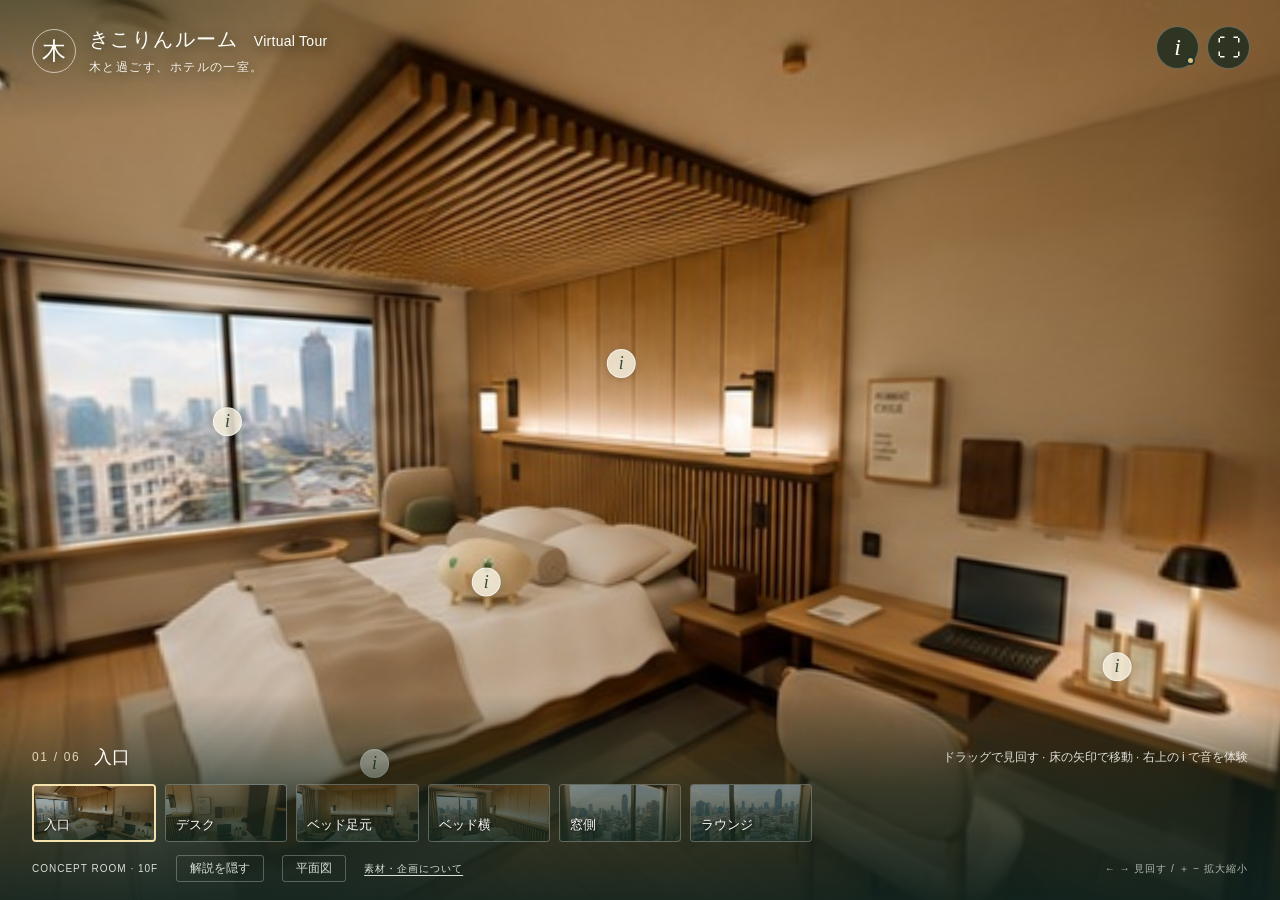
==== index.html @ 53f2f779 "Publish Kikorin room tour with city views and chainsaw audio" ====
<!doctype html>
<html lang="ja">
<head><meta charset="utf-8"><meta name="viewport" content="width=device-width,initial-scale=1,viewport-fit=cover"><meta name="theme-color" content="#20352c"><title>きこりんルーム Virtual Tour</title><meta name="description" content="木を身近に感じるホテルの一室。6つの地点を移動する360°内覧。"><link rel="icon" href="data:image/svg+xml,%3Csvg xmlns=%27http://www.w3.org/2000/svg%27 viewBox=%270 0 40 40%27%3E%3Crect width=%2740%27 height=%2740%27 rx=%2720%27 fill=%27%2320352c%27/%3E%3Ctext x=%2720%27 y=%2729%27 font-size=%2727%27 text-anchor=%27middle%27 fill=%27%23f3e5c4%27%3E木%3C/text%3E%3C/svg%3E"><link rel="stylesheet" href="pannellum.css"><link rel="stylesheet" href="styles.css"></head>
<body>
<main id="panorama" aria-label="きこりんルームの360度内覧"></main>
<header class="masthead"><span class="mark" aria-hidden="true">木</span><div><h1>きこりんルーム <span>Virtual Tour</span></h1><p>木と過ごす、ホテルの一室。</p></div></header>
<div class="top-actions"><button id="alarm-toggle" title="チェーンソーアラームを再生" aria-label="チェーンソーアラームを再生" aria-pressed="false" aria-expanded="false" aria-controls="alarm-panel">i<span class="sound-dot" aria-hidden="true"></span></button><button id="fullscreen" title="全画面" aria-label="全画面">⛶</button></div>
<div id="status" role="status" aria-live="polite">お部屋を読み込んでいます…</div>
<div id="notice" role="status" aria-live="polite" hidden></div>
<aside id="detail" class="detail" hidden aria-labelledby="detail-title"><button id="close-detail" aria-label="説明を閉じる">×</button><p class="eyebrow">ROOM DETAIL</p><h2 id="detail-title"></h2><p id="detail-text"></p></aside>
<aside id="alarm-panel" class="detail alarm-panel" hidden aria-labelledby="alarm-title"><button id="close-alarm" aria-label="音を止めて閉じる">×</button><p class="eyebrow">SOUND OF FORESTRY</p><h2 id="alarm-title">チェーンソーアラーム</h2><p class="alarm-copy">森で働く音を、客室で体験。</p><audio id="chainsaw-audio" controls preload="none" aria-label="チェーンソーのサンプル音"><source src="chainsaw-sample.mp3" type="audio/mpeg"></audio><p id="audio-state" role="status" aria-live="polite">停止中 · サンプル音</p><p class="audio-note">約18秒のサンプル音です。社有林での収録音ではありません。「i」をもう一度押すか、×で停止します。</p><a class="audio-credit" href="https://bigsoundbank.com/chain-saw-s0454.html" target="_blank" rel="noopener noreferrer">音源：Joseph SARDIN / BigSoundBank · CC0</a></aside>
<footer><div class="location"><span id="location-index">01 / 06</span><strong id="location-name">入口</strong><span class="guide">ドラッグで見回す · 床の矢印で移動 · 右上の i で音を体験</span></div><nav id="scenes" aria-label="移動する地点"></nav><div class="bottomline"><span>CONCEPT ROOM · 10F</span><button id="info-toggle" aria-pressed="true">解説を隠す</button><button id="plan-toggle" aria-expanded="false">平面図</button><a href="credits.html" target="_blank" rel="noopener">素材・企画について</a><span class="key-guide">← → 見回す / ＋ − 拡大縮小</span></div></footer>
<aside id="plan" hidden aria-label="カメラ位置の平面図"><button id="close-plan" aria-label="平面図を閉じる">×</button><img src="camera_locations.png" alt="3.6m×5.6mの客室。入口、デスク、ベッド足元、ベッド横、窓側、ラウンジの6地点。"></aside>
<noscript>この内覧にはJavaScriptが必要です。</noscript>
<script src="pannellum.js"></script><script src="app.js"></script>
</body></html>
---- pannellum.css ----
/* Pannellum 2.5.6, https://github.com/mpetroff/pannellum */
.pnlm-container{margin:0;padding:0;overflow:hidden;position:relative;cursor:default;width:100%;height:100%;font-family:Helvetica,"Nimbus Sans L","Liberation Sans",Arial,sans-serif;background:#f4f4f4 url('data:image/svg+xml,%3Csvg%20xmlns%3D%22http%3A%2F%2Fwww.w3.org%2F2000%2Fsvg%22%20width%3D%2267%22%20height%3D%22100%22%20viewBox%3D%220%200%2067%20100%22%3E%0A%3Cpath%20stroke%3D%22%23ccc%22%20fill%3D%22none%22%20d%3D%22M33.5%2C50%2C0%2C63%2C33.5%2C75%2C67%2C63%2C33.5%2C50m-33.5-50%2C67%2C25m-0.5%2C0%2C0%2C75m-66.5-75%2C67-25m-33.5%2C75%2C0%2C25m0-100%2C0%2C50%22%2F%3E%0A%3C%2Fsvg%3E%0A') repeat;-webkit-user-select:none;-khtml-user-select:none;-moz-user-select:none;-o-user-select:none;-ms-user-select:none;user-select:none;outline:0;line-height:1.4;contain:content}.pnlm-container *{box-sizing:content-box}.pnlm-ui{position:absolute;width:100%;height:100%;z-index:1}.pnlm-grab{cursor:grab;cursor:url('data:image/svg+xml,%3Csvg%20xmlns%3D%22http%3A%2F%2Fwww.w3.org%2F2000%2Fsvg%22%20height%3D%2226%22%20width%3D%2226%22%3E%0A%3Cpath%20stroke%3D%22%23000%22%20stroke-width%3D%221px%22%20fill%3D%22%23fff%22%20d%3D%22m15.3%2020.5s6.38-6.73%204.64-8.24-3.47%201.01-3.47%201.01%203.61-5.72%201.41-6.49c-2.2-0.769-3.33%204.36-3.33%204.36s0.873-5.76-1.06-5.76-1.58%205.39-1.58%205.39-0.574-4.59-2.18-4.12c-1.61%200.468-0.572%205.51-0.572%205.51s-1.58-4.89-2.93-3.79c-1.35%201.11%200.258%205.25%200.572%206.62%200.836%202.43%202.03%202.94%202.17%205.55%22%2F%3E%0A%3C%2Fsvg%3E%0A') 12 8,default}.pnlm-grabbing{cursor:grabbing;cursor:url('data:image/svg+xml,%3Csvg%20xmlns%3D%22http%3A%2F%2Fwww.w3.org%2F2000%2Fsvg%22%20height%3D%2226%22%20width%3D%2226%22%3E%0A%3Cpath%20stroke%3D%22%23000%22%20stroke-width%3D%221px%22%20fill%3D%22%23fff%22%20d%3D%22m15.3%2020.5s5.07-5.29%203.77-6.74c-1.31-1.45-2.53%200.14-2.53%200.14s2.74-3.29%200.535-4.06c-2.2-0.769-2.52%201.3-2.52%201.3s0.81-2.13-1.12-2.13-1.52%201.77-1.52%201.77-0.261-1.59-1.87-1.12c-1.61%200.468-0.874%202.17-0.874%202.17s-0.651-1.55-2-0.445c-1.35%201.11-0.68%202.25-0.365%203.62%200.836%202.43%202.03%202.94%202.17%205.55%22%2F%3E%0A%3C%2Fsvg%3E%0A') 12 8,default}.pnlm-sprite{background-image:url('data:image/svg+xml,%3Csvg%20xmlns%3D%22http%3A%2F%2Fwww.w3.org%2F2000%2Fsvg%22%20width%3D%2226%22%20height%3D%22208%22%3E%0A%3Ccircle%20fill-opacity%3D%22.78%22%20cy%3D%22117%22%20cx%3D%2213%22%20r%3D%2211%22%20fill%3D%22%23fff%22%2F%3E%0A%3Ccircle%20fill-opacity%3D%22.78%22%20cy%3D%22143%22%20cx%3D%2213%22%20r%3D%2211%22%20fill%3D%22%23fff%22%2F%3E%0A%3Ccircle%20cy%3D%22169%22%20cx%3D%2213%22%20r%3D%227%22%20fill%3D%22none%22%20stroke%3D%22%23000%22%20stroke-width%3D%222%22%2F%3E%0A%3Ccircle%20cy%3D%22195%22%20cx%3D%2213%22%20r%3D%227%22%20fill%3D%22none%22%20stroke%3D%22%23000%22%20stroke-width%3D%222%22%2F%3E%0A%3Ccircle%20cx%3D%2213%22%20cy%3D%22195%22%20r%3D%222.5%22%2F%3E%0A%3Cpath%20d%3D%22m5%2083v6h2v-4h4v-2zm10%200v2h4v4h2v-6zm-5%205v6h6v-6zm-5%205v6h6v-2h-4v-4zm14%200v4h-4v2h6v-6z%22%2F%3E%0A%3Cpath%20d%3D%22m13%20110a7%207%200%200%200%20-7%207%207%207%200%200%200%207%207%207%207%200%200%200%207%20-7%207%207%200%200%200%20-7%20-7zm-1%203h2v2h-2zm0%203h2v5h-2z%22%2F%3E%0A%3Cpath%20d%3D%22m5%2057v6h2v-4h4v-2zm10%200v2h4v4h2v-6zm-10%2010v6h6v-2h-4v-4zm14%200v4h-4v2h6v-6z%22%2F%3E%0A%3Cpath%20d%3D%22m17%2038v2h-8v-2z%22%2F%3E%0A%3Cpath%20d%3D%22m12%209v3h-3v2h3v3h2v-3h3v-2h-3v-3z%22%2F%3E%0A%3Cpath%20d%3D%22m13%20136-6.125%206.125h4.375v7.875h3.5v-7.875h4.375z%22%2F%3E%0A%3Cpath%20d%3D%22m10.428%20173.33v-5.77l5-2.89v5.77zm1-1.73%203-1.73-3.001-1.74z%22%2F%3E%0A%3C%2Fsvg%3E%0A')}.pnlm-container:-moz-full-screen{height:100%!important;width:100%!important;position:static!important}.pnlm-container:-webkit-full-screen{height:100%!important;width:100%!important;position:static!important}.pnlm-container:-ms-fullscreen{height:100%!important;width:100%!important;position:static!important}.pnlm-container:fullscreen{height:100%!important;width:100%!important;position:static!important}.pnlm-render-container{cursor:inherit;position:absolute;height:100%;width:100%}.pnlm-controls{margin-top:4px;background-color:#fff;border:1px solid #999;border-color:rgba(0,0,0,0.4);border-radius:3px;cursor:pointer;z-index:2;-webkit-transform:translateZ(9999px);transform:translateZ(9999px)}.pnlm-control:hover{background-color:#f8f8f8}.pnlm-controls-container{position:absolute;top:0;left:4px;z-index:1}.pnlm-zoom-controls{width:26px;height:52px}.pnlm-zoom-in{width:100%;height:50%;position:absolute;top:0;border-radius:3px 3px 0 0}.pnlm-zoom-out{width:100%;height:50%;position:absolute;bottom:0;background-position:0 -26px;border-top:1px solid #ddd;border-top-color:rgba(0,0,0,0.10);border-radius:0 0 3px 3px}.pnlm-fullscreen-toggle-button,.pnlm-orientation-button,.pnlm-hot-spot-debug-indicator{width:26px;height:26px}.pnlm-hot-spot-debug-indicator{position:absolute;top:50%;left:50%;width:26px;height:26px;margin:-13px 0 0 -13px;background-color:rgba(255,255,255,0.5);border-radius:13px;display:none}.pnlm-orientation-button-inactive{background-position:0 -156px}.pnlm-orientation-button-active{background-position:0 -182px}.pnlm-fullscreen-toggle-button-inactive{background-position:0 -52px}.pnlm-fullscreen-toggle-button-active{background-position:0 -78px}.pnlm-panorama-info{position:absolute;bottom:4px;background-color:rgba(0,0,0,0.7);border-radius:0 3px 3px 0;padding-right:10px;color:#fff;text-align:left;display:none;z-index:2;-webkit-transform:translateZ(9999px);transform:translateZ(9999px)}.pnlm-title-box{position:relative;font-size:20px;display:table;padding-left:5px;margin-bottom:3px}.pnlm-author-box{position:relative;font-size:12px;display:table;padding-left:5px}.pnlm-load-box{position:absolute;top:50%;left:50%;width:200px;height:150px;margin:-75px 0 0 -100px;background-color:rgba(0,0,0,0.7);border-radius:3px;text-align:center;font-size:20px;display:none;color:#fff}.pnlm-load-box p{margin:20px 0}.pnlm-lbox{position:absolute;top:50%;left:50%;width:20px;height:20px;margin:-10px 0 0 -10px;display:none}.pnlm-loading{animation-duration:1.5s;-webkit-animation-duration:1.5s;animation-name:pnlm-mv;-webkit-animation-name:pnlm-mv;animation-iteration-count:infinite;-webkit-animation-iteration-count:infinite;animation-timing-function:linear;-webkit-animation-timing-function:linear;height:10px;width:10px;background-color:#fff;position:relative}@keyframes pnlm-mv{from{left:0;top:0}25%{left:10px;top:0}50%{left:10px;top:10px}75%{left:0;top:10px}to{left:0;top:0}}@-webkit-keyframes pnlm-mv{from{left:0;top:0}25%{left:10px;top:0}50%{left:10px;top:10px}75%{left:0;top:10px}to{left:0;top:0}}.pnlm-load-button{position:absolute;top:50%;left:50%;width:200px;height:100px;margin:-50px 0 0 -100px;background-color:rgba(0,0,0,.7);border-radius:3px;text-align:center;font-size:20px;display:table;color:#fff;cursor:pointer}.pnlm-load-button:hover{background-color:rgba(0,0,0,.8)}.pnlm-load-button p{display:table-cell;vertical-align:middle}.pnlm-info-box{font-size:15px;position:absolute;top:50%;left:50%;width:200px;height:150px;margin:-75px 0 0 -100px;background-color:#000;border-radius:3px;display:table;text-align:center;color:#fff;table-layout:fixed}.pnlm-info-box a,.pnlm-author-box a{color:#fff;word-wrap:break-word;overflow-wrap:break-word}.pnlm-info-box p{display:table-cell;vertical-align:middle;padding:0 5px 0 5px}.pnlm-error-msg{display:none}.pnlm-about-msg{font-size:11px;line-height:11px;color:#fff;padding:5px 8px 5px 8px;background:rgba(0,0,0,0.7);border-radius:3px;position:absolute;top:50px;left:50px;display:none;opacity:0;-moz-transition:opacity .3s ease-in-out;-webkit-transition:opacity .3s ease-in-out;-o-transition:opacity .3s ease-in-out;-ms-transition:opacity .3s ease-in-out;transition:opacity .3s ease-in-out;z-index:1}.pnlm-about-msg a:link,.pnlm-about-msg a:visited{color:#fff}.pnlm-about-msg a:hover,.pnlm-about-msg a:active{color:#eee}.pnlm-hotspot-base{position:absolute;visibility:hidden;cursor:default;vertical-align:middle;top:0;z-index:1}.pnlm-hotspot{height:26px;width:26px;border-radius:13px}.pnlm-hotspot:hover{background-color:rgba(255,255,255,0.2)}.pnlm-hotspot.pnlm-info{background-position:0 -104px}.pnlm-hotspot.pnlm-scene{background-position:0 -130px}div.pnlm-tooltip span{visibility:hidden;position:absolute;border-radius:3px;background-color:rgba(0,0,0,0.7);color:#fff;text-align:center;max-width:200px;padding:5px 10px;margin-left:-220px;cursor:default}div.pnlm-tooltip:hover span{visibility:visible}div.pnlm-tooltip:hover span:after{content:'';position:absolute;width:0;height:0;border-width:10px;border-style:solid;border-color:rgba(0,0,0,0.7) transparent transparent transparent;bottom:-20px;left:-10px;margin:0 50%}.pnlm-compass{position:absolute;width:50px;height:50px;right:4px;bottom:4px;border-radius:25px;background-image:url('data:image/svg+xml,%3Csvg%20xmlns%3D%22http%3A%2F%2Fwww.w3.org%2F2000%2Fsvg%22%20height%3D%2250%22%20width%3D%2250%22%3E%0A%3Cpath%20d%3D%22m24.5078%206-3.2578%2018h7.5l-3.25781-18h-0.984376zm-3.2578%2020%203.2578%2018h0.9844l3.2578-18h-7.5zm1.19531%200.9941h5.10938l-2.5547%2014.1075-2.5547-14.1075z%22%2F%3E%0A%3C%2Fsvg%3E%0A');cursor:default;display:none}.pnlm-world{position:absolute;left:50%;top:50%}.pnlm-face{position:absolute;-webkit-transform-origin:0 0;transform-origin:0 0}.pnlm-dragfix,.pnlm-preview-img{position:absolute;height:100%;width:100%}.pnlm-preview-img{background-size:cover;background-position:center}.pnlm-lbar{width:150px;margin:0 auto;border:#fff 1px solid;height:6px}.pnlm-lbar-fill{background:#fff;height:100%;width:0}.pnlm-lmsg{font-size:12px}.pnlm-fade-img{position:absolute;top:0;left:0}.pnlm-pointer{cursor:pointer}
---- styles.css ----
:root{color-scheme:dark;font-family:-apple-system,BlinkMacSystemFont,"Hiragino Kaku Gothic ProN","Noto Sans JP",sans-serif;color:#fffef8;background:#24362f;font-synthesis:none}*{box-sizing:border-box}body{margin:0;overflow:hidden}button{font:inherit;color:inherit;cursor:pointer;-webkit-tap-highlight-color:transparent}button:focus-visible,[role=button]:focus-visible{outline:3px solid #fff2ad;outline-offset:4px}#panorama{position:fixed;inset:0;width:100%;height:100dvh}.masthead{position:fixed;top:max(26px,env(safe-area-inset-top));left:32px;display:flex;align-items:center;gap:13px;text-shadow:0 2px 12px #132118aa;pointer-events:none}.masthead:before{content:"";position:absolute;inset:-50px -180px -50px -50px;background:radial-gradient(ellipse at left top,#10281d88,transparent 70%);z-index:-1}.mark{display:grid;place-items:center;border:1px solid #fff9;width:44px;height:44px;border-radius:50%;font-family:serif;font-size:24px}h1{font-size:20px;letter-spacing:.07em;font-weight:500;margin:0}h1 span{font-size:14px;letter-spacing:.02em;display:inline-block;margin-left:8px}.masthead p{margin:6px 0 0;font-size:12px;letter-spacing:.12em;opacity:.9}.top-actions{position:fixed;top:26px;right:30px;display:flex;gap:8px}.top-actions button{width:43px;height:43px;border-radius:50%;background:#17291fc4;border:1px solid #ffffff45;font-size:24px;backdrop-filter:blur(16px)}#info-toggle{font-family:Georgia,serif;font-size:21px}#info-toggle[aria-pressed=false]{opacity:.5}#status{position:fixed;left:50%;top:46%;transform:translate(-50%,-50%);background:#182b24dc;padding:16px 24px;border-radius:6px;font-size:14px;pointer-events:none;transition:opacity .25s}#status[hidden]{display:none}footer{position:fixed;bottom:0;left:0;right:0;padding:50px 32px max(18px,env(safe-area-inset-bottom));background:linear-gradient(transparent,#13261da3 45%,#10231fe8);pointer-events:none}.location{display:flex;align-items:center;gap:14px;margin-bottom:15px}.location>span:first-child{font-size:12px;letter-spacing:.14em;color:#e4d6b8}.location strong{font-size:18px;font-weight:500}.guide{font-size:12px;opacity:.85}.location .guide{margin-left:auto}nav{display:flex;gap:9px;pointer-events:auto;max-width:780px}nav button{position:relative;min-width:90px;flex:1;height:58px;padding:0 10px;border:1px solid #ffffff44;border-radius:4px;background:#23382d66;overflow:hidden;text-align:left;font-size:13px;text-shadow:0 1px 4px #000}nav button img{position:absolute;inset:0;width:100%;height:100%;object-fit:cover;opacity:.48;z-index:0}nav button:after{content:"";position:absolute;inset:0;background:linear-gradient(transparent,#10261dbb)}nav button span{position:relative;z-index:1;display:block;padding-top:23px}nav button[aria-current=true]{border:2px solid #f3e1ae}nav button[aria-current=true] img{opacity:.8}.bottomline{display:flex;align-items:center;gap:18px;margin-top:13px;font-size:10px;letter-spacing:.1em;color:#d8dfd6}.bottomline button{pointer-events:auto;padding:4px 13px;border:1px solid #ffffff44;background:transparent;border-radius:3px;font-size:12px}.key-guide{margin-left:auto;opacity:.8}.detail{position:fixed;right:30px;top:88px;width:310px;max-width:calc(100vw - 40px);padding:24px;background:#f6f3e9f5;color:#263a2e;border-radius:5px;box-shadow:0 6px 34px #0003}.detail h2{font-size:18px;font-weight:500;margin:10px 0 12px}.detail>p:last-child{font-size:14px;line-height:1.9;margin:0}.eyebrow{font-size:10px;letter-spacing:.2em;color:#687564}.detail button,#plan>button{position:absolute;right:6px;top:4px;border:0;background:transparent;color:#253a2d;font-size:27px;width:36px;height:36px}#plan{position:fixed;bottom:180px;left:32px;background:#f8f7f2;padding:14px;border-radius:4px;box-shadow:0 5px 40px #0004;width:300px}#plan img{width:100%;display:block}#plan>button{z-index:1}.pnlm-controls-container{top:90px;left:30px}.pnlm-zoom-controls{display:none}.pnlm-panorama-info{display:none!important}.pnlm-load-box{border-radius:6px;background:#23362be8!important}.pnlm-about-msg{font-size:12px}.tour-move{width:42px;height:42px;border:1.5px solid #fff;border-radius:50%;background:#213b299c;box-shadow:0 2px 12px #0003;transform-origin:center;cursor:pointer}.tour-move:before{content:"";position:absolute;width:11px;height:11px;border-left:3px solid white;border-top:3px solid white;transform:rotate(45deg);left:14px;top:16px}.tour-move:hover{background:#1e4c34e6}.hot-label{position:absolute;white-space:nowrap;left:50%;top:46px;transform:translateX(-50%);padding:5px 9px;background:#13281fdc;border-radius:3px;font-size:12px;pointer-events:none;opacity:0;transition:opacity .2s}.tour-move:hover .hot-label,.tour-move:focus-visible .hot-label{opacity:1}.tour-info{display:grid;place-items:center;width:27px;height:27px;border:1px solid #fff9;border-radius:50%;background:#f4eedcd9;color:#334b37;font:italic 18px Georgia,serif;box-shadow:0 1px 8px #0003;cursor:pointer}.tour-info:before{content:"i"}.hide-info .tour-info{display:none}.pnlm-hotspot-base{z-index:1}#panorama canvas{outline:none}@media(max-width:640px){.masthead{left:17px;top:max(18px,env(safe-area-inset-top));gap:9px}.mark{width:34px;height:34px;font-size:20px}h1{font-size:16px;letter-spacing:.04em}h1 span{display:block;margin:4px 0 0;font-size:11px}.masthead p{display:none}.top-actions{right:14px;top:18px;gap:6px}.top-actions button{width:35px;height:35px;font-size:21px}footer{padding:45px 16px max(12px,env(safe-area-inset-bottom))}.location{gap:11px;margin-bottom:10px}.location strong{font-size:16px}.guide{display:none}nav{overflow-x:auto;gap:6px;scrollbar-width:none;padding-bottom:2px}nav button{min-width:82px;height:54px;font-size:12px}.bottomline{margin-top:9px;font-size:9px;gap:12px}.key-guide{display:none}.bottomline button{margin-left:auto}.detail{right:16px;top:72px;padding:23px;width:290px}#plan{left:16px;bottom:164px;width:250px;max-height:60dvh;overflow:auto}.tour-move{width:38px;height:38px}.tour-move:before{left:12px;top:14px}.hot-label{font-size:11px;top:41px;opacity:1}.tour-info{width:25px;height:25px}#status{width:max-content;max-width:90vw;text-align:center;font-size:13px}.pnlm-controls-container{left:16px;top:76px}}@media(prefers-reduced-motion:reduce){*{transition:none!important}}

#notice{position:fixed;top:80px;left:50%;transform:translateX(-50%);max-width:calc(100vw - 32px);width:max-content;background:#20352cee;color:#fff;padding:14px 18px;border-radius:5px;font-size:13px;line-height:1.7;pointer-events:none}#notice[hidden]{display:none}

/* Web/mobile update: deliberate sound playback and reachable touch controls. */
#alarm-toggle{position:relative;font:italic 24px Georgia,serif}
#alarm-toggle[aria-pressed=true]{background:#e6d9aa;color:#20352c;box-shadow:0 0 0 4px #f4e9bf33}
.sound-dot{position:absolute;right:3px;bottom:3px;width:9px;height:9px;border-radius:50%;background:#e0c27c;border:2px solid #20352c}
#alarm-toggle[aria-pressed=true] .sound-dot{background:#40765b}
.alarm-panel{width:350px;max-height:calc(100dvh - 270px);overflow-y:auto;z-index:5}
.alarm-panel .alarm-copy{font-size:14px;line-height:1.8;margin:0 0 16px}
.alarm-panel audio{display:block;width:100%;height:42px;color-scheme:light}
#audio-state{font-size:12px;color:#476144;margin:12px 0 8px}
.alarm-panel .audio-note{font-size:12px;line-height:1.8;color:#5a6658;margin:0 0 12px}
.audio-credit{font-size:10px;line-height:1.8;color:#4b614e;text-underline-offset:3px}
.bottomline a{pointer-events:auto;color:inherit;text-underline-offset:3px;font-size:10px}
.bottomline #info-toggle{font-family:inherit;font-size:12px}
.tour-audio{background:#e8d8a8;border-color:#fff6d7}
.detail{z-index:5;max-height:calc(100dvh - 260px);overflow:auto}
#plan{z-index:6}
@media(max-width:640px){
 .top-actions{right:12px;top:max(14px,env(safe-area-inset-top));gap:6px}
 .top-actions button{width:44px;height:44px}
 .masthead{max-width:calc(100vw - 125px)}
 .masthead h1{font-size:14px}
 .mark{display:none}
 .detail{top:72px;right:12px;max-width:calc(100vw - 24px);max-height:calc(100dvh - 258px)}
 .alarm-panel{width:330px}
 .tour-info{width:34px;height:34px}
 .tour-info:after{content:"";position:absolute;inset:-5px;border-radius:50%}
 .bottomline{flex-wrap:wrap;gap:4px 10px;margin-top:6px}
 .bottomline button{min-height:36px;margin-left:0;padding:4px 8px}
 .bottomline>span:first-child{font-size:8px}
 .bottomline a{font-size:9px;margin-left:auto}
 .bottomline #info-toggle{font-family:inherit;font-size:11px}
}
@media(max-height:500px) and (orientation:landscape){
 .masthead{top:12px}.masthead p{display:none}
 .top-actions{top:10px}
 footer{padding:16px 18px 6px}.location{margin-bottom:6px}
 nav button{height:40px;min-width:70px}nav button span{padding-top:13px}
 .bottomline{margin-top:4px}.bottomline button{min-height:28px}
 .detail{top:64px;max-height:calc(100dvh - 76px);width:315px}
 #plan{bottom:12px;max-height:calc(100dvh - 76px);overflow:auto}
}
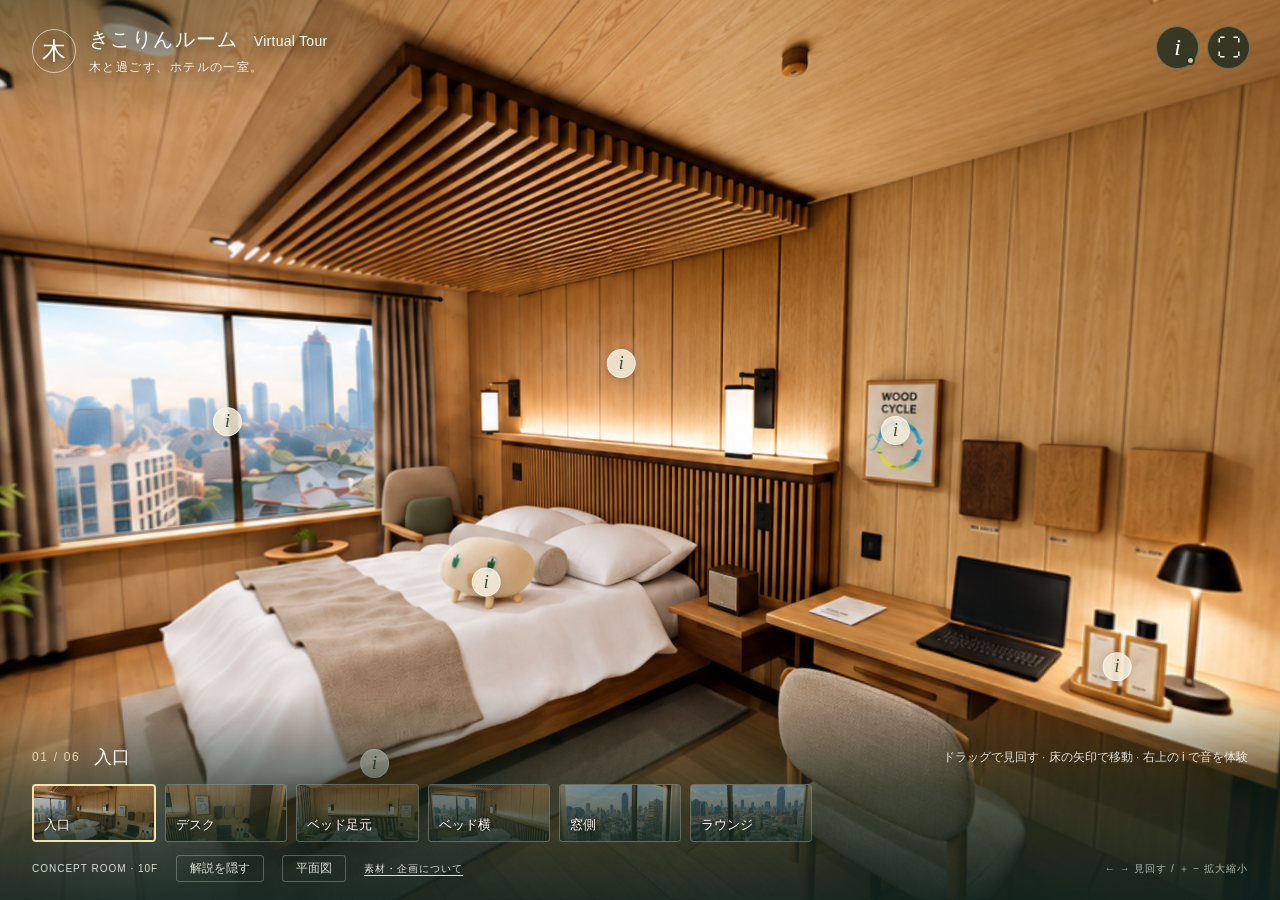
==== commit 17a5818a: "Upgrade room panoramas to 4K wood interiors and add WOOD CYCLE" ====
--- a/index.html
+++ b/index.html
@@ -1,16 +1,17 @@
-<!doctype html>
-<html lang="ja">
-<head><meta charset="utf-8"><meta name="viewport" content="width=device-width,initial-scale=1,viewport-fit=cover"><meta name="theme-color" content="#20352c"><title>きこりんルーム Virtual Tour</title><meta name="description" content="木を身近に感じるホテルの一室。6つの地点を移動する360°内覧。"><link rel="icon" href="data:image/svg+xml,%3Csvg xmlns=%27http://www.w3.org/2000/svg%27 viewBox=%270 0 40 40%27%3E%3Crect width=%2740%27 height=%2740%27 rx=%2720%27 fill=%27%2320352c%27/%3E%3Ctext x=%2720%27 y=%2729%27 font-size=%2727%27 text-anchor=%27middle%27 fill=%27%23f3e5c4%27%3E木%3C/text%3E%3C/svg%3E"><link rel="stylesheet" href="pannellum.css"><link rel="stylesheet" href="styles.css"></head>
-<body>
-<main id="panorama" aria-label="きこりんルームの360度内覧"></main>
-<header class="masthead"><span class="mark" aria-hidden="true">木</span><div><h1>きこりんルーム <span>Virtual Tour</span></h1><p>木と過ごす、ホテルの一室。</p></div></header>
-<div class="top-actions"><button id="alarm-toggle" title="チェーンソーアラームを再生" aria-label="チェーンソーアラームを再生" aria-pressed="false" aria-expanded="false" aria-controls="alarm-panel">i<span class="sound-dot" aria-hidden="true"></span></button><button id="fullscreen" title="全画面" aria-label="全画面">⛶</button></div>
-<div id="status" role="status" aria-live="polite">お部屋を読み込んでいます…</div>
-<div id="notice" role="status" aria-live="polite" hidden></div>
-<aside id="detail" class="detail" hidden aria-labelledby="detail-title"><button id="close-detail" aria-label="説明を閉じる">×</button><p class="eyebrow">ROOM DETAIL</p><h2 id="detail-title"></h2><p id="detail-text"></p></aside>
-<aside id="alarm-panel" class="detail alarm-panel" hidden aria-labelledby="alarm-title"><button id="close-alarm" aria-label="音を止めて閉じる">×</button><p class="eyebrow">SOUND OF FORESTRY</p><h2 id="alarm-title">チェーンソーアラーム</h2><p class="alarm-copy">森で働く音を、客室で体験。</p><audio id="chainsaw-audio" controls preload="none" aria-label="チェーンソーのサンプル音"><source src="chainsaw-sample.mp3" type="audio/mpeg"></audio><p id="audio-state" role="status" aria-live="polite">停止中 · サンプル音</p><p class="audio-note">約18秒のサンプル音です。社有林での収録音ではありません。「i」をもう一度押すか、×で停止します。</p><a class="audio-credit" href="https://bigsoundbank.com/chain-saw-s0454.html" target="_blank" rel="noopener noreferrer">音源：Joseph SARDIN / BigSoundBank · CC0</a></aside>
-<footer><div class="location"><span id="location-index">01 / 06</span><strong id="location-name">入口</strong><span class="guide">ドラッグで見回す · 床の矢印で移動 · 右上の i で音を体験</span></div><nav id="scenes" aria-label="移動する地点"></nav><div class="bottomline"><span>CONCEPT ROOM · 10F</span><button id="info-toggle" aria-pressed="true">解説を隠す</button><button id="plan-toggle" aria-expanded="false">平面図</button><a href="credits.html" target="_blank" rel="noopener">素材・企画について</a><span class="key-guide">← → 見回す / ＋ − 拡大縮小</span></div></footer>
-<aside id="plan" hidden aria-label="カメラ位置の平面図"><button id="close-plan" aria-label="平面図を閉じる">×</button><img src="camera_locations.png" alt="3.6m×5.6mの客室。入口、デスク、ベッド足元、ベッド横、窓側、ラウンジの6地点。"></aside>
-<noscript>この内覧にはJavaScriptが必要です。</noscript>
-<script src="pannellum.js"></script><script src="app.js"></script>
-</body></html>
+<!doctype html>
+<html lang="ja">
+<head><meta charset="utf-8"><meta name="viewport" content="width=device-width,initial-scale=1,viewport-fit=cover"><meta name="theme-color" content="#20352c"><title>きこりんルーム Virtual Tour</title><meta name="description" content="木を身近に感じるホテルの一室。6つの地点を移動する360°内覧。"><link rel="icon" href="data:image/svg+xml,%3Csvg xmlns=%27http://www.w3.org/2000/svg%27 viewBox=%270 0 40 40%27%3E%3Crect width=%2740%27 height=%2740%27 rx=%2720%27 fill=%27%2320352c%27/%3E%3Ctext x=%2720%27 y=%2729%27 font-size=%2727%27 text-anchor=%27middle%27 fill=%27%23f3e5c4%27%3E木%3C/text%3E%3C/svg%3E"><link rel="stylesheet" href="pannellum.css"><link rel="stylesheet" href="styles.css?v=wood4k-20260912"></head>
+<body>
+<main id="panorama" aria-label="きこりんルームの360度内覧"></main>
+<header class="masthead"><span class="mark" aria-hidden="true">木</span><div><h1>きこりんルーム <span>Virtual Tour</span></h1><p>木と過ごす、ホテルの一室。</p></div></header>
+<div class="top-actions"><button id="alarm-toggle" title="チェーンソーアラームを再生" aria-label="チェーンソーアラームを再生" aria-pressed="false" aria-expanded="false" aria-controls="alarm-panel">i<span class="sound-dot" aria-hidden="true"></span></button><button id="fullscreen" title="全画面" aria-label="全画面">⛶</button></div>
+<div id="status" role="status" aria-live="polite">お部屋を読み込んでいます…</div>
+<div id="notice" role="status" aria-live="polite" hidden></div>
+<aside id="detail" class="detail" hidden aria-labelledby="detail-title"><button id="close-detail" aria-label="説明を閉じる">×</button><p class="eyebrow">ROOM DETAIL</p><h2 id="detail-title"></h2><p id="detail-text"></p><figure id="wood-cycle-figure" hidden><button id="open-wood-cycle" class="diagram-open" aria-label="WOOD CYCLEの図を拡大"><img src="assets/wood-cycle-official.png" alt="住友林業のWOOD CYCLE。森林、木材、建築、エネルギーの循環と、CO₂の吸収・排出、炭素の固定を示した公式図。"></button><figcaption>出典：<a href="https://sfc.jp/information/vision/" target="_blank" rel="noopener noreferrer">住友林業「長期ビジョン」</a> · 図を押すと拡大</figcaption></figure></aside>
+<aside id="alarm-panel" class="detail alarm-panel" hidden aria-labelledby="alarm-title"><button id="close-alarm" aria-label="音を止めて閉じる">×</button><p class="eyebrow">SOUND OF FORESTRY</p><h2 id="alarm-title">チェーンソーアラーム</h2><p class="alarm-copy">森で働く音を、客室で体験。</p><audio id="chainsaw-audio" controls preload="none" aria-label="チェーンソーのサンプル音"><source src="chainsaw-sample.mp3" type="audio/mpeg"></audio><p id="audio-state" role="status" aria-live="polite">停止中 · サンプル音</p><p class="audio-note">約18秒のサンプル音です。社有林での収録音ではありません。「i」をもう一度押すか、×で停止します。</p><a class="audio-credit" href="https://bigsoundbank.com/chain-saw-s0454.html" target="_blank" rel="noopener noreferrer">音源：Joseph SARDIN / BigSoundBank · CC0</a></aside>
+<footer><div class="location"><span id="location-index">01 / 06</span><strong id="location-name">入口</strong><span class="guide">ドラッグで見回す · 床の矢印で移動 · 右上の i で音を体験</span></div><nav id="scenes" aria-label="移動する地点"></nav><div class="bottomline"><span>CONCEPT ROOM · 10F</span><button id="info-toggle" aria-pressed="true">解説を隠す</button><button id="plan-toggle" aria-expanded="false">平面図</button><a href="credits.html" target="_blank" rel="noopener">素材・企画について</a><span class="key-guide">← → 見回す / ＋ − 拡大縮小</span></div></footer>
+<aside id="plan" hidden aria-label="カメラ位置の平面図"><button id="close-plan" aria-label="平面図を閉じる">×</button><img src="camera_locations.png" alt="3.6m×5.6mの客室。入口、デスク、ベッド足元、ベッド横、窓側、ラウンジの6地点。"></aside>
+<dialog id="wood-cycle-dialog" aria-labelledby="wood-cycle-title"><button id="close-wood-cycle" aria-label="図の拡大表示を閉じる">×</button><h2 id="wood-cycle-title">WOOD CYCLE</h2><img src="assets/wood-cycle-official.png" alt="住友林業のWOOD CYCLE公式図"><p><a href="assets/wood-cycle-official.png" target="_blank" rel="noopener noreferrer">原寸画像を開く</a> · 出典：<a href="https://sfc.jp/information/vision/" target="_blank" rel="noopener noreferrer">住友林業「長期ビジョン」</a></p></dialog>
+<noscript>この内覧にはJavaScriptが必要です。</noscript>
+<script src="pannellum.js"></script><script src="app.js?v=wood4k-20260912"></script>
+</body></html>
--- a/styles.css
+++ b/styles.css
@@ -1,45 +1,47 @@
-:root{color-scheme:dark;font-family:-apple-system,BlinkMacSystemFont,"Hiragino Kaku Gothic ProN","Noto Sans JP",sans-serif;color:#fffef8;background:#24362f;font-synthesis:none}*{box-sizing:border-box}body{margin:0;overflow:hidden}button{font:inherit;color:inherit;cursor:pointer;-webkit-tap-highlight-color:transparent}button:focus-visible,[role=button]:focus-visible{outline:3px solid #fff2ad;outline-offset:4px}#panorama{position:fixed;inset:0;width:100%;height:100dvh}.masthead{position:fixed;top:max(26px,env(safe-area-inset-top));left:32px;display:flex;align-items:center;gap:13px;text-shadow:0 2px 12px #132118aa;pointer-events:none}.masthead:before{content:"";position:absolute;inset:-50px -180px -50px -50px;background:radial-gradient(ellipse at left top,#10281d88,transparent 70%);z-index:-1}.mark{display:grid;place-items:center;border:1px solid #fff9;width:44px;height:44px;border-radius:50%;font-family:serif;font-size:24px}h1{font-size:20px;letter-spacing:.07em;font-weight:500;margin:0}h1 span{font-size:14px;letter-spacing:.02em;display:inline-block;margin-left:8px}.masthead p{margin:6px 0 0;font-size:12px;letter-spacing:.12em;opacity:.9}.top-actions{position:fixed;top:26px;right:30px;display:flex;gap:8px}.top-actions button{width:43px;height:43px;border-radius:50%;background:#17291fc4;border:1px solid #ffffff45;font-size:24px;backdrop-filter:blur(16px)}#info-toggle{font-family:Georgia,serif;font-size:21px}#info-toggle[aria-pressed=false]{opacity:.5}#status{position:fixed;left:50%;top:46%;transform:translate(-50%,-50%);background:#182b24dc;padding:16px 24px;border-radius:6px;font-size:14px;pointer-events:none;transition:opacity .25s}#status[hidden]{display:none}footer{position:fixed;bottom:0;left:0;right:0;padding:50px 32px max(18px,env(safe-area-inset-bottom));background:linear-gradient(transparent,#13261da3 45%,#10231fe8);pointer-events:none}.location{display:flex;align-items:center;gap:14px;margin-bottom:15px}.location>span:first-child{font-size:12px;letter-spacing:.14em;color:#e4d6b8}.location strong{font-size:18px;font-weight:500}.guide{font-size:12px;opacity:.85}.location .guide{margin-left:auto}nav{display:flex;gap:9px;pointer-events:auto;max-width:780px}nav button{position:relative;min-width:90px;flex:1;height:58px;padding:0 10px;border:1px solid #ffffff44;border-radius:4px;background:#23382d66;overflow:hidden;text-align:left;font-size:13px;text-shadow:0 1px 4px #000}nav button img{position:absolute;inset:0;width:100%;height:100%;object-fit:cover;opacity:.48;z-index:0}nav button:after{content:"";position:absolute;inset:0;background:linear-gradient(transparent,#10261dbb)}nav button span{position:relative;z-index:1;display:block;padding-top:23px}nav button[aria-current=true]{border:2px solid #f3e1ae}nav button[aria-current=true] img{opacity:.8}.bottomline{display:flex;align-items:center;gap:18px;margin-top:13px;font-size:10px;letter-spacing:.1em;color:#d8dfd6}.bottomline button{pointer-events:auto;padding:4px 13px;border:1px solid #ffffff44;background:transparent;border-radius:3px;font-size:12px}.key-guide{margin-left:auto;opacity:.8}.detail{position:fixed;right:30px;top:88px;width:310px;max-width:calc(100vw - 40px);padding:24px;background:#f6f3e9f5;color:#263a2e;border-radius:5px;box-shadow:0 6px 34px #0003}.detail h2{font-size:18px;font-weight:500;margin:10px 0 12px}.detail>p:last-child{font-size:14px;line-height:1.9;margin:0}.eyebrow{font-size:10px;letter-spacing:.2em;color:#687564}.detail button,#plan>button{position:absolute;right:6px;top:4px;border:0;background:transparent;color:#253a2d;font-size:27px;width:36px;height:36px}#plan{position:fixed;bottom:180px;left:32px;background:#f8f7f2;padding:14px;border-radius:4px;box-shadow:0 5px 40px #0004;width:300px}#plan img{width:100%;display:block}#plan>button{z-index:1}.pnlm-controls-container{top:90px;left:30px}.pnlm-zoom-controls{display:none}.pnlm-panorama-info{display:none!important}.pnlm-load-box{border-radius:6px;background:#23362be8!important}.pnlm-about-msg{font-size:12px}.tour-move{width:42px;height:42px;border:1.5px solid #fff;border-radius:50%;background:#213b299c;box-shadow:0 2px 12px #0003;transform-origin:center;cursor:pointer}.tour-move:before{content:"";position:absolute;width:11px;height:11px;border-left:3px solid white;border-top:3px solid white;transform:rotate(45deg);left:14px;top:16px}.tour-move:hover{background:#1e4c34e6}.hot-label{position:absolute;white-space:nowrap;left:50%;top:46px;transform:translateX(-50%);padding:5px 9px;background:#13281fdc;border-radius:3px;font-size:12px;pointer-events:none;opacity:0;transition:opacity .2s}.tour-move:hover .hot-label,.tour-move:focus-visible .hot-label{opacity:1}.tour-info{display:grid;place-items:center;width:27px;height:27px;border:1px solid #fff9;border-radius:50%;background:#f4eedcd9;color:#334b37;font:italic 18px Georgia,serif;box-shadow:0 1px 8px #0003;cursor:pointer}.tour-info:before{content:"i"}.hide-info .tour-info{display:none}.pnlm-hotspot-base{z-index:1}#panorama canvas{outline:none}@media(max-width:640px){.masthead{left:17px;top:max(18px,env(safe-area-inset-top));gap:9px}.mark{width:34px;height:34px;font-size:20px}h1{font-size:16px;letter-spacing:.04em}h1 span{display:block;margin:4px 0 0;font-size:11px}.masthead p{display:none}.top-actions{right:14px;top:18px;gap:6px}.top-actions button{width:35px;height:35px;font-size:21px}footer{padding:45px 16px max(12px,env(safe-area-inset-bottom))}.location{gap:11px;margin-bottom:10px}.location strong{font-size:16px}.guide{display:none}nav{overflow-x:auto;gap:6px;scrollbar-width:none;padding-bottom:2px}nav button{min-width:82px;height:54px;font-size:12px}.bottomline{margin-top:9px;font-size:9px;gap:12px}.key-guide{display:none}.bottomline button{margin-left:auto}.detail{right:16px;top:72px;padding:23px;width:290px}#plan{left:16px;bottom:164px;width:250px;max-height:60dvh;overflow:auto}.tour-move{width:38px;height:38px}.tour-move:before{left:12px;top:14px}.hot-label{font-size:11px;top:41px;opacity:1}.tour-info{width:25px;height:25px}#status{width:max-content;max-width:90vw;text-align:center;font-size:13px}.pnlm-controls-container{left:16px;top:76px}}@media(prefers-reduced-motion:reduce){*{transition:none!important}}
-
-#notice{position:fixed;top:80px;left:50%;transform:translateX(-50%);max-width:calc(100vw - 32px);width:max-content;background:#20352cee;color:#fff;padding:14px 18px;border-radius:5px;font-size:13px;line-height:1.7;pointer-events:none}#notice[hidden]{display:none}
-
-/* Web/mobile update: deliberate sound playback and reachable touch controls. */
-#alarm-toggle{position:relative;font:italic 24px Georgia,serif}
-#alarm-toggle[aria-pressed=true]{background:#e6d9aa;color:#20352c;box-shadow:0 0 0 4px #f4e9bf33}
-.sound-dot{position:absolute;right:3px;bottom:3px;width:9px;height:9px;border-radius:50%;background:#e0c27c;border:2px solid #20352c}
-#alarm-toggle[aria-pressed=true] .sound-dot{background:#40765b}
-.alarm-panel{width:350px;max-height:calc(100dvh - 270px);overflow-y:auto;z-index:5}
-.alarm-panel .alarm-copy{font-size:14px;line-height:1.8;margin:0 0 16px}
-.alarm-panel audio{display:block;width:100%;height:42px;color-scheme:light}
-#audio-state{font-size:12px;color:#476144;margin:12px 0 8px}
-.alarm-panel .audio-note{font-size:12px;line-height:1.8;color:#5a6658;margin:0 0 12px}
-.audio-credit{font-size:10px;line-height:1.8;color:#4b614e;text-underline-offset:3px}
-.bottomline a{pointer-events:auto;color:inherit;text-underline-offset:3px;font-size:10px}
-.bottomline #info-toggle{font-family:inherit;font-size:12px}
-.tour-audio{background:#e8d8a8;border-color:#fff6d7}
-.detail{z-index:5;max-height:calc(100dvh - 260px);overflow:auto}
-#plan{z-index:6}
-@media(max-width:640px){
- .top-actions{right:12px;top:max(14px,env(safe-area-inset-top));gap:6px}
- .top-actions button{width:44px;height:44px}
- .masthead{max-width:calc(100vw - 125px)}
- .masthead h1{font-size:14px}
- .mark{display:none}
- .detail{top:72px;right:12px;max-width:calc(100vw - 24px);max-height:calc(100dvh - 258px)}
- .alarm-panel{width:330px}
- .tour-info{width:34px;height:34px}
- .tour-info:after{content:"";position:absolute;inset:-5px;border-radius:50%}
- .bottomline{flex-wrap:wrap;gap:4px 10px;margin-top:6px}
- .bottomline button{min-height:36px;margin-left:0;padding:4px 8px}
- .bottomline>span:first-child{font-size:8px}
- .bottomline a{font-size:9px;margin-left:auto}
- .bottomline #info-toggle{font-family:inherit;font-size:11px}
-}
-@media(max-height:500px) and (orientation:landscape){
- .masthead{top:12px}.masthead p{display:none}
- .top-actions{top:10px}
- footer{padding:16px 18px 6px}.location{margin-bottom:6px}
- nav button{height:40px;min-width:70px}nav button span{padding-top:13px}
- .bottomline{margin-top:4px}.bottomline button{min-height:28px}
- .detail{top:64px;max-height:calc(100dvh - 76px);width:315px}
- #plan{bottom:12px;max-height:calc(100dvh - 76px);overflow:auto}
-}
+:root{color-scheme:dark;font-family:-apple-system,BlinkMacSystemFont,"Hiragino Kaku Gothic ProN","Noto Sans JP",sans-serif;color:#fffef8;background:#24362f;font-synthesis:none}*{box-sizing:border-box}body{margin:0;overflow:hidden}button{font:inherit;color:inherit;cursor:pointer;-webkit-tap-highlight-color:transparent}button:focus-visible,[role=button]:focus-visible{outline:3px solid #fff2ad;outline-offset:4px}#panorama{position:fixed;inset:0;width:100%;height:100dvh}.masthead{position:fixed;top:max(26px,env(safe-area-inset-top));left:32px;display:flex;align-items:center;gap:13px;text-shadow:0 2px 12px #132118aa;pointer-events:none}.masthead:before{content:"";position:absolute;inset:-50px -180px -50px -50px;background:radial-gradient(ellipse at left top,#10281d88,transparent 70%);z-index:-1}.mark{display:grid;place-items:center;border:1px solid #fff9;width:44px;height:44px;border-radius:50%;font-family:serif;font-size:24px}h1{font-size:20px;letter-spacing:.07em;font-weight:500;margin:0}h1 span{font-size:14px;letter-spacing:.02em;display:inline-block;margin-left:8px}.masthead p{margin:6px 0 0;font-size:12px;letter-spacing:.12em;opacity:.9}.top-actions{position:fixed;top:26px;right:30px;display:flex;gap:8px}.top-actions button{width:43px;height:43px;border-radius:50%;background:#17291fc4;border:1px solid #ffffff45;font-size:24px;backdrop-filter:blur(16px)}#info-toggle{font-family:Georgia,serif;font-size:21px}#info-toggle[aria-pressed=false]{opacity:.5}#status{position:fixed;left:50%;top:46%;transform:translate(-50%,-50%);background:#182b24dc;padding:16px 24px;border-radius:6px;font-size:14px;pointer-events:none;transition:opacity .25s}#status[hidden]{display:none}footer{position:fixed;bottom:0;left:0;right:0;padding:50px 32px max(18px,env(safe-area-inset-bottom));background:linear-gradient(transparent,#13261da3 45%,#10231fe8);pointer-events:none}.location{display:flex;align-items:center;gap:14px;margin-bottom:15px}.location>span:first-child{font-size:12px;letter-spacing:.14em;color:#e4d6b8}.location strong{font-size:18px;font-weight:500}.guide{font-size:12px;opacity:.85}.location .guide{margin-left:auto}nav{display:flex;gap:9px;pointer-events:auto;max-width:780px}nav button{position:relative;min-width:90px;flex:1;height:58px;padding:0 10px;border:1px solid #ffffff44;border-radius:4px;background:#23382d66;overflow:hidden;text-align:left;font-size:13px;text-shadow:0 1px 4px #000}nav button img{position:absolute;inset:0;width:100%;height:100%;object-fit:cover;opacity:.48;z-index:0}nav button:after{content:"";position:absolute;inset:0;background:linear-gradient(transparent,#10261dbb)}nav button span{position:relative;z-index:1;display:block;padding-top:23px}nav button[aria-current=true]{border:2px solid #f3e1ae}nav button[aria-current=true] img{opacity:.8}.bottomline{display:flex;align-items:center;gap:18px;margin-top:13px;font-size:10px;letter-spacing:.1em;color:#d8dfd6}.bottomline button{pointer-events:auto;padding:4px 13px;border:1px solid #ffffff44;background:transparent;border-radius:3px;font-size:12px}.key-guide{margin-left:auto;opacity:.8}.detail{position:fixed;right:30px;top:88px;width:310px;max-width:calc(100vw - 40px);padding:24px;background:#f6f3e9f5;color:#263a2e;border-radius:5px;box-shadow:0 6px 34px #0003}.detail h2{font-size:18px;font-weight:500;margin:10px 0 12px}.detail>p:last-child{font-size:14px;line-height:1.9;margin:0}.eyebrow{font-size:10px;letter-spacing:.2em;color:#687564}.detail button,#plan>button{position:absolute;right:6px;top:4px;border:0;background:transparent;color:#253a2d;font-size:27px;width:36px;height:36px}#plan{position:fixed;bottom:180px;left:32px;background:#f8f7f2;padding:14px;border-radius:4px;box-shadow:0 5px 40px #0004;width:300px}#plan img{width:100%;display:block}#plan>button{z-index:1}.pnlm-controls-container{top:90px;left:30px}.pnlm-zoom-controls{display:none}.pnlm-panorama-info{display:none!important}.pnlm-load-box{border-radius:6px;background:#23362be8!important}.pnlm-about-msg{font-size:12px}.tour-move{width:42px;height:42px;border:1.5px solid #fff;border-radius:50%;background:#213b299c;box-shadow:0 2px 12px #0003;transform-origin:center;cursor:pointer}.tour-move:before{content:"";position:absolute;width:11px;height:11px;border-left:3px solid white;border-top:3px solid white;transform:rotate(45deg);left:14px;top:16px}.tour-move:hover{background:#1e4c34e6}.hot-label{position:absolute;white-space:nowrap;left:50%;top:46px;transform:translateX(-50%);padding:5px 9px;background:#13281fdc;border-radius:3px;font-size:12px;pointer-events:none;opacity:0;transition:opacity .2s}.tour-move:hover .hot-label,.tour-move:focus-visible .hot-label{opacity:1}.tour-info{display:grid;place-items:center;width:27px;height:27px;border:1px solid #fff9;border-radius:50%;background:#f4eedcd9;color:#334b37;font:italic 18px Georgia,serif;box-shadow:0 1px 8px #0003;cursor:pointer}.tour-info:before{content:"i"}.hide-info .tour-info{display:none}.pnlm-hotspot-base{z-index:1}#panorama canvas{outline:none}@media(max-width:640px){.masthead{left:17px;top:max(18px,env(safe-area-inset-top));gap:9px}.mark{width:34px;height:34px;font-size:20px}h1{font-size:16px;letter-spacing:.04em}h1 span{display:block;margin:4px 0 0;font-size:11px}.masthead p{display:none}.top-actions{right:14px;top:18px;gap:6px}.top-actions button{width:35px;height:35px;font-size:21px}footer{padding:45px 16px max(12px,env(safe-area-inset-bottom))}.location{gap:11px;margin-bottom:10px}.location strong{font-size:16px}.guide{display:none}nav{overflow-x:auto;gap:6px;scrollbar-width:none;padding-bottom:2px}nav button{min-width:82px;height:54px;font-size:12px}.bottomline{margin-top:9px;font-size:9px;gap:12px}.key-guide{display:none}.bottomline button{margin-left:auto}.detail{right:16px;top:72px;padding:23px;width:290px}#plan{left:16px;bottom:164px;width:250px;max-height:60dvh;overflow:auto}.tour-move{width:38px;height:38px}.tour-move:before{left:12px;top:14px}.hot-label{font-size:11px;top:41px;opacity:1}.tour-info{width:25px;height:25px}#status{width:max-content;max-width:90vw;text-align:center;font-size:13px}.pnlm-controls-container{left:16px;top:76px}}@media(prefers-reduced-motion:reduce){*{transition:none!important}}
+
+#notice{position:fixed;top:80px;left:50%;transform:translateX(-50%);max-width:calc(100vw - 32px);width:max-content;background:#20352cee;color:#fff;padding:14px 18px;border-radius:5px;font-size:13px;line-height:1.7;pointer-events:none}#notice[hidden]{display:none}
+
+/* Web/mobile update: deliberate sound playback and reachable touch controls. */
+#alarm-toggle{position:relative;font:italic 24px Georgia,serif}
+#alarm-toggle[aria-pressed=true]{background:#e6d9aa;color:#20352c;box-shadow:0 0 0 4px #f4e9bf33}
+.sound-dot{position:absolute;right:3px;bottom:3px;width:9px;height:9px;border-radius:50%;background:#e0c27c;border:2px solid #20352c}
+#alarm-toggle[aria-pressed=true] .sound-dot{background:#40765b}
+.alarm-panel{width:350px;max-height:calc(100dvh - 270px);overflow-y:auto;z-index:5}
+.alarm-panel .alarm-copy{font-size:14px;line-height:1.8;margin:0 0 16px}
+.alarm-panel audio{display:block;width:100%;height:42px;color-scheme:light}
+#audio-state{font-size:12px;color:#476144;margin:12px 0 8px}
+.alarm-panel .audio-note{font-size:12px;line-height:1.8;color:#5a6658;margin:0 0 12px}
+.audio-credit{font-size:10px;line-height:1.8;color:#4b614e;text-underline-offset:3px}
+.bottomline a{pointer-events:auto;color:inherit;text-underline-offset:3px;font-size:10px}
+.bottomline #info-toggle{font-family:inherit;font-size:12px}
+.tour-audio{background:#e8d8a8;border-color:#fff6d7}
+.detail{z-index:5;max-height:calc(100dvh - 260px);overflow:auto}
+#plan{z-index:6}
+@media(max-width:640px){
+ .top-actions{right:12px;top:max(14px,env(safe-area-inset-top));gap:6px}
+ .top-actions button{width:44px;height:44px}
+ .masthead{max-width:calc(100vw - 125px)}
+ .masthead h1{font-size:14px}
+ .mark{display:none}
+ .detail{top:72px;right:12px;max-width:calc(100vw - 24px);max-height:calc(100dvh - 258px)}
+ .alarm-panel{width:330px}
+ .tour-info{width:34px;height:34px}
+ .tour-info:after{content:"";position:absolute;inset:-5px;border-radius:50%}
+ .bottomline{flex-wrap:wrap;gap:4px 10px;margin-top:6px}
+ .bottomline button{min-height:36px;margin-left:0;padding:4px 8px}
+ .bottomline>span:first-child{font-size:8px}
+ .bottomline a{font-size:9px;margin-left:auto}
+ .bottomline #info-toggle{font-family:inherit;font-size:11px}
+}
+@media(max-height:500px) and (orientation:landscape){
+ .masthead{top:12px}.masthead p{display:none}
+ .top-actions{top:10px}
+ footer{padding:16px 18px 6px}.location{margin-bottom:6px}
+ nav button{height:40px;min-width:70px}nav button span{padding-top:13px}
+ .bottomline{margin-top:4px}.bottomline button{min-height:28px}
+ .detail{top:64px;max-height:calc(100dvh - 76px);width:315px}
+ #plan{bottom:12px;max-height:calc(100dvh - 76px);overflow:auto}
+}
+
+.detail{z-index:6;max-height:calc(100dvh - 110px);overflow:auto}.detail.with-diagram{width:520px}.detail #detail-text{font-size:14px;line-height:1.85;margin:0}#wood-cycle-figure{margin:18px 0 0}#wood-cycle-figure[hidden]{display:none}.detail .diagram-open{position:static;height:auto;right:auto;top:auto;padding:8px;background:white;border:1px solid #d6ddd6;border-radius:4px;display:block;width:100%}.diagram-open img{display:block;width:100%;height:auto}#wood-cycle-figure figcaption{font-size:11px;line-height:1.7;color:#55655a;margin-top:8px}#wood-cycle-figure a,#wood-cycle-dialog a{color:#315d45}#wood-cycle-dialog{position:fixed;inset:0;width:min(1100px,calc(100vw - 32px));max-height:calc(100dvh - 32px);padding:24px;border:0;border-radius:8px;background:#fff;color:#20352c;overflow:auto}#wood-cycle-dialog::backdrop{background:#10231dd9}#wood-cycle-dialog h2{margin:0 40px 12px 0;font-size:19px;font-weight:500}#wood-cycle-dialog img{display:block;width:100%;max-height:calc(100dvh - 160px);object-fit:contain}#wood-cycle-dialog p{font-size:12px;margin:12px 0 0}#close-wood-cycle{position:absolute;right:12px;top:8px;width:40px;height:40px;border:0;background:transparent;color:#20352c;font-size:30px}@media(max-width:640px){.detail.with-diagram{width:calc(100vw - 32px);max-width:none;max-height:calc(100dvh - 90px)}#wood-cycle-dialog{padding:18px}.detail .diagram-open{padding:5px}}
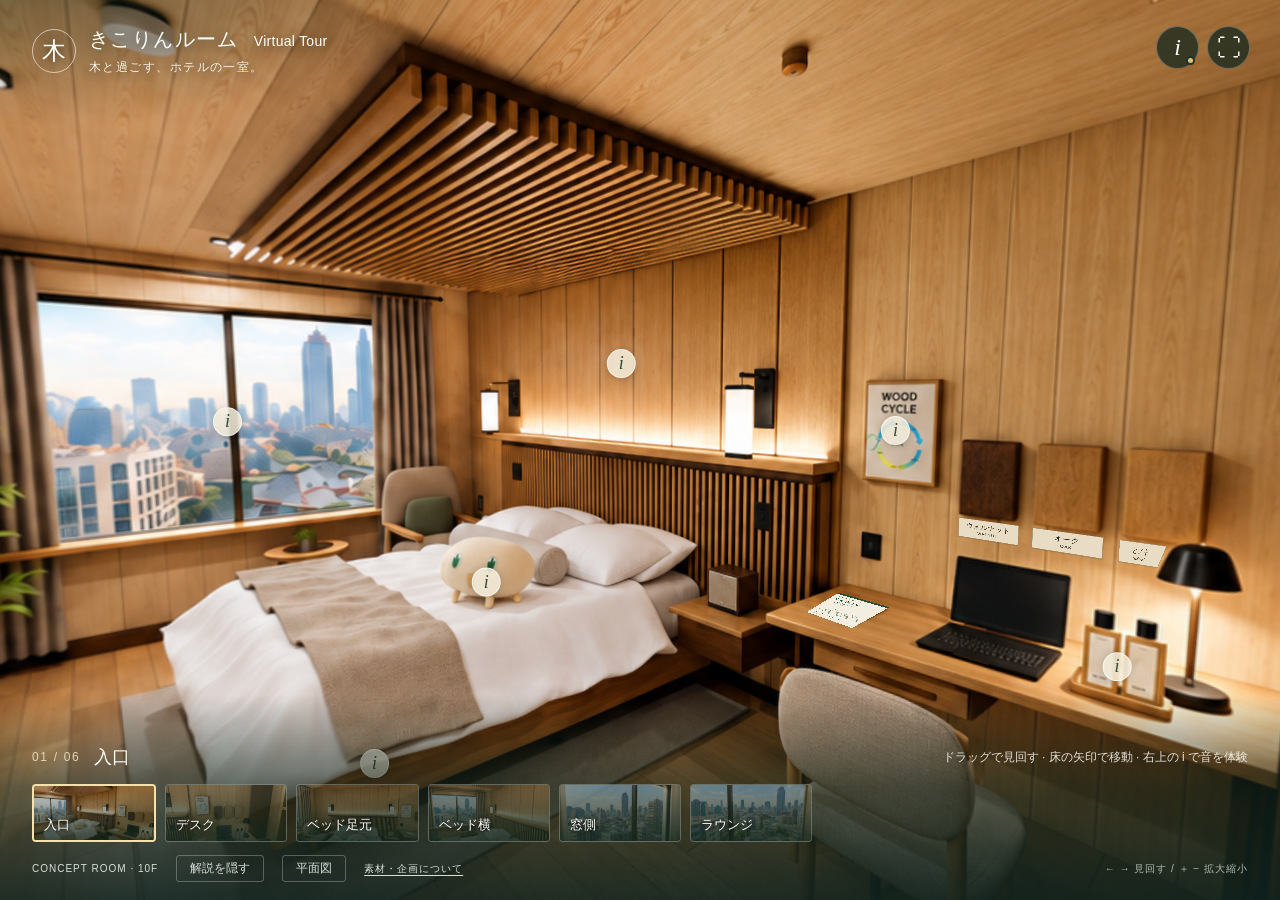
==== commit 774b3eda: "Add readable wood labels and interactive desk brochure" ====
--- a/index.html
+++ b/index.html
@@ -1,6 +1,6 @@
 <!doctype html>
 <html lang="ja">
-<head><meta charset="utf-8"><meta name="viewport" content="width=device-width,initial-scale=1,viewport-fit=cover"><meta name="theme-color" content="#20352c"><title>きこりんルーム Virtual Tour</title><meta name="description" content="木を身近に感じるホテルの一室。6つの地点を移動する360°内覧。"><link rel="icon" href="data:image/svg+xml,%3Csvg xmlns=%27http://www.w3.org/2000/svg%27 viewBox=%270 0 40 40%27%3E%3Crect width=%2740%27 height=%2740%27 rx=%2720%27 fill=%27%2320352c%27/%3E%3Ctext x=%2720%27 y=%2729%27 font-size=%2727%27 text-anchor=%27middle%27 fill=%27%23f3e5c4%27%3E木%3C/text%3E%3C/svg%3E"><link rel="stylesheet" href="pannellum.css"><link rel="stylesheet" href="styles.css?v=wood4k-20260912"></head>
+<head><meta charset="utf-8"><meta name="viewport" content="width=device-width,initial-scale=1,viewport-fit=cover"><meta name="theme-color" content="#20352c"><title>きこりんルーム Virtual Tour</title><meta name="description" content="木を身近に感じるホテルの一室。6つの地点を移動する360°内覧。"><link rel="icon" href="data:image/svg+xml,%3Csvg xmlns=%27http://www.w3.org/2000/svg%27 viewBox=%270 0 40 40%27%3E%3Crect width=%2740%27 height=%2740%27 rx=%2720%27 fill=%27%2320352c%27/%3E%3Ctext x=%2720%27 y=%2729%27 font-size=%2727%27 text-anchor=%27middle%27 fill=%27%23f3e5c4%27%3E木%3C/text%3E%3C/svg%3E"><link rel="stylesheet" href="pannellum.css"><link rel="stylesheet" href="styles.css?v=brochure-20260912"></head>
 <body>
 <main id="panorama" aria-label="きこりんルームの360度内覧"></main>
 <header class="masthead"><span class="mark" aria-hidden="true">木</span><div><h1>きこりんルーム <span>Virtual Tour</span></h1><p>木と過ごす、ホテルの一室。</p></div></header>
@@ -12,6 +12,7 @@
 <footer><div class="location"><span id="location-index">01 / 06</span><strong id="location-name">入口</strong><span class="guide">ドラッグで見回す · 床の矢印で移動 · 右上の i で音を体験</span></div><nav id="scenes" aria-label="移動する地点"></nav><div class="bottomline"><span>CONCEPT ROOM · 10F</span><button id="info-toggle" aria-pressed="true">解説を隠す</button><button id="plan-toggle" aria-expanded="false">平面図</button><a href="credits.html" target="_blank" rel="noopener">素材・企画について</a><span class="key-guide">← → 見回す / ＋ − 拡大縮小</span></div></footer>
 <aside id="plan" hidden aria-label="カメラ位置の平面図"><button id="close-plan" aria-label="平面図を閉じる">×</button><img src="camera_locations.png" alt="3.6m×5.6mの客室。入口、デスク、ベッド足元、ベッド横、窓側、ラウンジの6地点。"></aside>
 <dialog id="wood-cycle-dialog" aria-labelledby="wood-cycle-title"><button id="close-wood-cycle" aria-label="図の拡大表示を閉じる">×</button><h2 id="wood-cycle-title">WOOD CYCLE</h2><img src="assets/wood-cycle-official.png" alt="住友林業のWOOD CYCLE公式図"><p><a href="assets/wood-cycle-official.png" target="_blank" rel="noopener noreferrer">原寸画像を開く</a> · 出典：<a href="https://sfc.jp/information/vision/" target="_blank" rel="noopener noreferrer">住友林業「長期ビジョン」</a></p></dialog>
+<dialog id="brochure-dialog" aria-labelledby="brochure-title"><div class="brochure-toolbar"><h2 id="brochure-title">木と過ごす。｜客室ガイド</h2><a href="brochure.html" target="_blank" rel="noopener noreferrer">別画面で読む</a><button id="close-brochure" aria-label="パンフレットを閉じる">×</button></div><iframe id="brochure-frame" title="住友林業の取り組みと木質空間の効果を紹介するパンフレット"></iframe></dialog>
 <noscript>この内覧にはJavaScriptが必要です。</noscript>
-<script src="pannellum.js"></script><script src="app.js?v=wood4k-20260912"></script>
+<script src="pannellum.js"></script><script src="surface-overlays.js?v=brochure-20260912"></script><script src="app.js?v=brochure-20260912"></script>
 </body></html>
--- a/styles.css
+++ b/styles.css
@@ -45,3 +45,21 @@
 }
 
 .detail{z-index:6;max-height:calc(100dvh - 110px);overflow:auto}.detail.with-diagram{width:520px}.detail #detail-text{font-size:14px;line-height:1.85;margin:0}#wood-cycle-figure{margin:18px 0 0}#wood-cycle-figure[hidden]{display:none}.detail .diagram-open{position:static;height:auto;right:auto;top:auto;padding:8px;background:white;border:1px solid #d6ddd6;border-radius:4px;display:block;width:100%}.diagram-open img{display:block;width:100%;height:auto}#wood-cycle-figure figcaption{font-size:11px;line-height:1.7;color:#55655a;margin-top:8px}#wood-cycle-figure a,#wood-cycle-dialog a{color:#315d45}#wood-cycle-dialog{position:fixed;inset:0;width:min(1100px,calc(100vw - 32px));max-height:calc(100dvh - 32px);padding:24px;border:0;border-radius:8px;background:#fff;color:#20352c;overflow:auto}#wood-cycle-dialog::backdrop{background:#10231dd9}#wood-cycle-dialog h2{margin:0 40px 12px 0;font-size:19px;font-weight:500}#wood-cycle-dialog img{display:block;width:100%;max-height:calc(100dvh - 160px);object-fit:contain}#wood-cycle-dialog p{font-size:12px;margin:12px 0 0}#close-wood-cycle{position:absolute;right:12px;top:8px;width:40px;height:40px;border:0;background:transparent;color:#20352c;font-size:30px}@media(max-width:640px){.detail.with-diagram{width:calc(100vw - 32px);max-width:none;max-height:calc(100dvh - 90px)}#wood-cycle-dialog{padding:18px}.detail .diagram-open{padding:5px}}
+
+/* Labels and print artwork remain live type, anchored to the room perspective. */
+#room-surfaces{position:absolute;inset:0;overflow:hidden;pointer-events:none;z-index:2}
+.room-surface{position:absolute;left:0;top:0;transform-origin:0 0;backface-visibility:hidden;margin:0;padding:0;border:0}
+.room-surface[hidden]{display:none}
+.wood-nameplate{background:#e8ddc4;color:#302c21;border:2px solid #aa9876;box-shadow:0 3px 5px #33200e35;display:flex;flex-direction:column;align-items:center;justify-content:center;gap:5px;font-family:"Hiragino Kaku Gothic ProN","Yu Gothic",sans-serif}
+.wood-nameplate strong{font-size:29px;font-weight:600;line-height:1.15;white-space:nowrap}
+.wood-nameplate span{font:17px/1.1 Arial,sans-serif;letter-spacing:2px}
+.room-brochure{pointer-events:auto;background:#f3eedf;box-shadow:0 3px 6px #3e2a1740;cursor:pointer;border-radius:0}
+.room-brochure img{display:block;width:100%;height:100%}
+.room-brochure:focus-visible{outline:6px solid #e7ce89;outline-offset:4px}
+#brochure-dialog{padding:0;border:0;border-radius:8px;width:min(1050px,calc(100vw - 24px));height:calc(100dvh - 32px);max-width:none;max-height:none;background:#e8e4d7;overflow:hidden;color:#243c30}
+#brochure-dialog::backdrop{background:#10231ddb}
+.brochure-toolbar{height:56px;padding:0 18px;display:flex;align-items:center;gap:18px;border-bottom:1px solid #cbd0c3;background:#f8f5eb}
+.brochure-toolbar h2{font-size:14px;margin:0;font-weight:500}.brochure-toolbar a{font-size:12px;color:#335f47;margin-left:auto}
+#close-brochure{border:0;background:none;color:#243c30;font-size:30px;width:44px;height:44px}
+#brochure-frame{display:block;border:0;width:100%;height:calc(100% - 56px);background:#f9f6ec}
+@media(max-width:640px){#brochure-dialog{height:calc(100dvh - 16px);width:calc(100vw - 16px)}.brochure-toolbar{padding:0 8px;gap:8px}.brochure-toolbar h2{font-size:12px}.brochure-toolbar a{font-size:11px}}
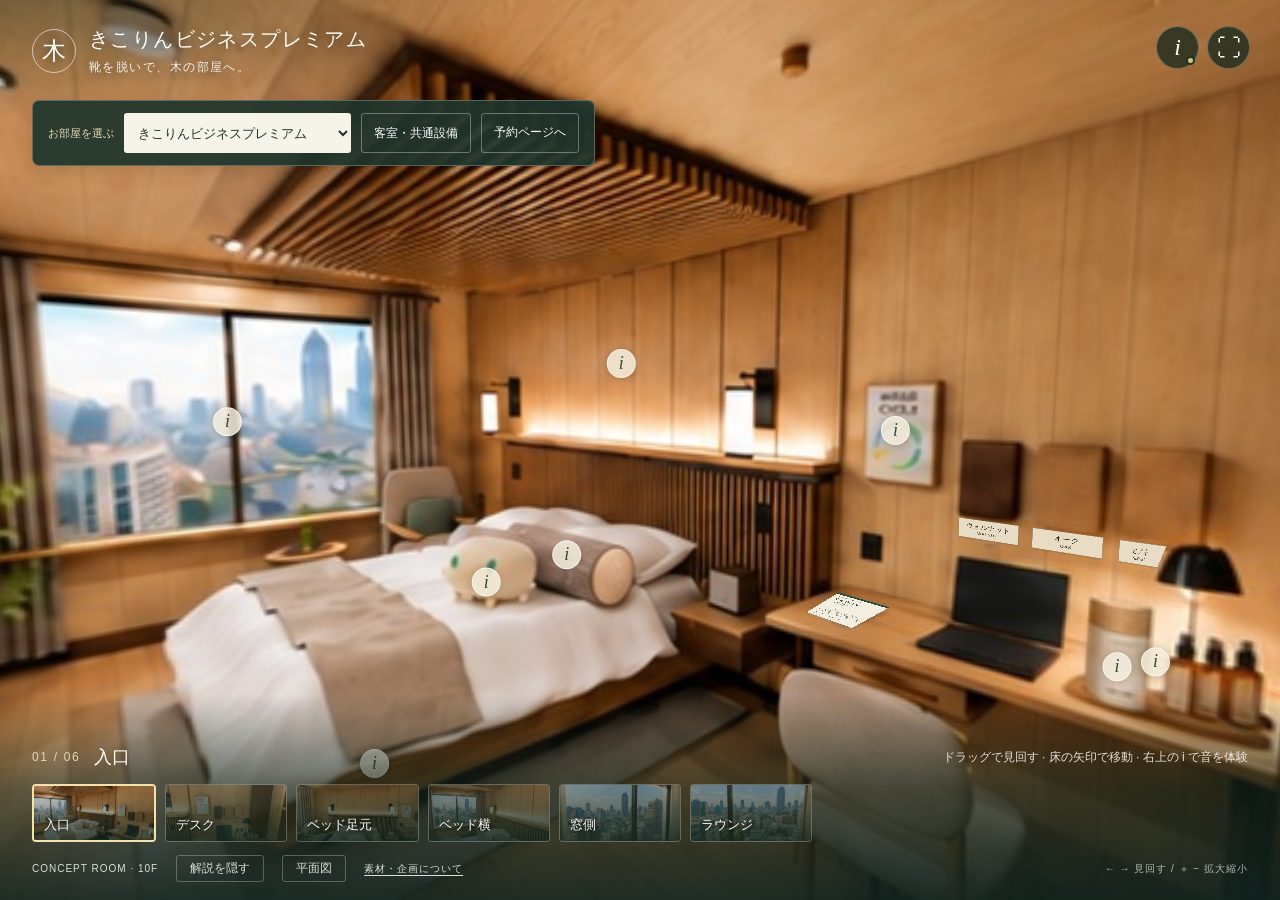
==== commit 4b3ab4ef: "Add three Kikorin room types and room-specific reservation tours" ====
--- a/index.html
+++ b/index.html
@@ -1,9 +1,12 @@
 <!doctype html>
 <html lang="ja">
-<head><meta charset="utf-8"><meta name="viewport" content="width=device-width,initial-scale=1,viewport-fit=cover"><meta name="theme-color" content="#20352c"><title>きこりんルーム Virtual Tour</title><meta name="description" content="木を身近に感じるホテルの一室。6つの地点を移動する360°内覧。"><link rel="icon" href="data:image/svg+xml,%3Csvg xmlns=%27http://www.w3.org/2000/svg%27 viewBox=%270 0 40 40%27%3E%3Crect width=%2740%27 height=%2740%27 rx=%2720%27 fill=%27%2320352c%27/%3E%3Ctext x=%2720%27 y=%2729%27 font-size=%2727%27 text-anchor=%27middle%27 fill=%27%23f3e5c4%27%3E木%3C/text%3E%3C/svg%3E"><link rel="stylesheet" href="pannellum.css"><link rel="stylesheet" href="styles.css?v=brochure-20260912"></head>
+<head><meta charset="utf-8"><meta name="viewport" content="width=device-width,initial-scale=1,viewport-fit=cover"><meta name="theme-color" content="#20352c"><title>きこりんルーム Virtual Tour</title><meta name="description" content="ファミリー・ビジネスプレミアム・ベーシック。3種類のきこりんルームを選べる360°内覧。"><link rel="icon" href="data:image/svg+xml,%3Csvg xmlns=%27http://www.w3.org/2000/svg%27 viewBox=%270 0 40 40%27%3E%3Crect width=%2740%27 height=%2740%27 rx=%2720%27 fill=%27%2320352c%27/%3E%3Ctext x=%2720%27 y=%2729%27 font-size=%2727%27 text-anchor=%27middle%27 fill=%27%23f3e5c4%27%3E木%3C/text%3E%3C/svg%3E"><link rel="stylesheet" href="pannellum.css"><link rel="stylesheet" href="styles.css?v=rooms-20260915"></head>
 <body>
 <main id="panorama" aria-label="きこりんルームの360度内覧"></main>
 <header class="masthead"><span class="mark" aria-hidden="true">木</span><div><h1>きこりんルーム <span>Virtual Tour</span></h1><p>木と過ごす、ホテルの一室。</p></div></header>
+<section class="room-switcher" aria-label="客室タイプを切り替える"><label for="tour-room">お部屋を選ぶ</label><select id="tour-room" aria-label="お部屋を選ぶ"><option value="family">きこりんファミリー</option><option value="premium">きこりんビジネスプレミアム</option><option value="basic">きこりんベーシック</option><option value="standard">普通の部屋（スタンダード）</option></select><button id="room-about">客室・共通設備</button><a id="reservation-link" href="reservation/">予約ページへ</a></section>
+<section id="standard-room" hidden aria-label="普通の部屋"><img src="reservation/assets/double-room.avif" alt="通常のホテル客室の参考写真"><div><p>STANDARD ROOM · 参考写真</p><h2>普通の部屋（スタンダード）</h2><p>絨毯の床と一般的なホテルの内装。<br>Wi-Fi・テレビ・バス・トイレを備えた客室です。</p><a href="reservation/?room=standard">この部屋を予約ページで選ぶ</a></div></section>
+<dialog id="room-dialog" aria-labelledby="room-dialog-title"><button id="close-room" aria-label="客室の説明を閉じる">×</button><p class="eyebrow">KIKORIN ROOM COLLECTION</p><h2 id="room-dialog-title"></h2><p id="room-description"></p><p id="room-spec"></p><ul id="room-features"></ul><section id="common-amenities"><h3>3種類のきこりんルームに共通</h3><div class="amenity-list"><article><h4>丸太枕</h4><p>年輪や樹皮をかたどった、やわらかな丸太形の枕。ベッドでくつろぎながら、木を身近に。</p></article><article><h4>BAUM</h4><p>木を感じるスキンケアを、すべてのきこりんルームにご用意します。</p></article><article><h4>WOOD CYCLE・木材サンプル</h4><p>看板や客室ガイドで、森から木材、建築へつながる循環を紹介します。</p><button id="room-cycle">WOOD CYCLEを見る</button><button id="room-brochure">客室ガイドを読む</button></article><article><h4>好きな木の香りに</h4><p>ヒノキ・スギ・ヒバのルームスプレーを設置。宿泊客が好きな香りを選び、使う量も調整できます。</p><label for="scent-select">試してみたい香り<select id="scent-select"><option value="none">香りを使わない</option><option value="hinoki">ヒノキ</option><option value="sugi">スギ</option><option value="hiba">ヒバ</option></select></label><p id="scent-description" role="status" aria-live="polite"></p><small>画面では香りの特徴を紹介します。実際の香りは客室のスプレーでお楽しみください。</small></article></div></section><p class="room-concept-note">客室・設備は導入イメージです。</p></dialog>
 <div class="top-actions"><button id="alarm-toggle" title="チェーンソーアラームを再生" aria-label="チェーンソーアラームを再生" aria-pressed="false" aria-expanded="false" aria-controls="alarm-panel">i<span class="sound-dot" aria-hidden="true"></span></button><button id="fullscreen" title="全画面" aria-label="全画面">⛶</button></div>
 <div id="status" role="status" aria-live="polite">お部屋を読み込んでいます…</div>
 <div id="notice" role="status" aria-live="polite" hidden></div>
@@ -14,5 +17,5 @@
 <dialog id="wood-cycle-dialog" aria-labelledby="wood-cycle-title"><button id="close-wood-cycle" aria-label="図の拡大表示を閉じる">×</button><h2 id="wood-cycle-title">WOOD CYCLE</h2><img src="assets/wood-cycle-official.png" alt="住友林業のWOOD CYCLE公式図"><p><a href="assets/wood-cycle-official.png" target="_blank" rel="noopener noreferrer">原寸画像を開く</a> · 出典：<a href="https://sfc.jp/information/vision/" target="_blank" rel="noopener noreferrer">住友林業「長期ビジョン」</a></p></dialog>
 <dialog id="brochure-dialog" aria-labelledby="brochure-title"><div class="brochure-toolbar"><h2 id="brochure-title">木と過ごす。｜客室ガイド</h2><a href="brochure.html" target="_blank" rel="noopener noreferrer">別画面で読む</a><button id="close-brochure" aria-label="パンフレットを閉じる">×</button></div><iframe id="brochure-frame" title="住友林業の取り組みと木質空間の効果を紹介するパンフレット"></iframe></dialog>
 <noscript>この内覧にはJavaScriptが必要です。</noscript>
-<script src="pannellum.js"></script><script src="surface-overlays.js?v=brochure-20260912"></script><script src="app.js?v=brochure-20260912"></script>
+<script src="pannellum.js"></script><script src="surface-overlays.js?v=rooms-20260915"></script><script src="room-catalog.js?v=rooms-20260915"></script><script src="room-selection.js?v=rooms-20260915"></script><script src="app.js?v=rooms-20260915"></script>
 </body></html>
--- a/styles.css
+++ b/styles.css
@@ -63,3 +63,45 @@
 #close-brochure{border:0;background:none;color:#243c30;font-size:30px;width:44px;height:44px}
 #brochure-frame{display:block;border:0;width:100%;height:calc(100% - 56px);background:#f9f6ec}
 @media(max-width:640px){#brochure-dialog{height:calc(100dvh - 16px);width:calc(100vw - 16px)}.brochure-toolbar{padding:0 8px;gap:8px}.brochure-toolbar h2{font-size:12px}.brochure-toolbar a{font-size:11px}}
+
+/* Room collection: always accessible above the immersive view. */
+[hidden]{display:none!important}
+.room-switcher{position:fixed;top:100px;left:32px;z-index:4;display:flex;align-items:center;gap:10px;flex-wrap:wrap;padding:12px 15px;background:#20352ced;border:1px solid #ffffff40;border-radius:7px;max-width:calc(100vw - 64px);box-shadow:0 4px 20px #0002}
+.room-switcher label{font-size:11px;color:#e6d9b8}
+.room-switcher select{font:inherit;font-size:13px;max-width:100%;min-height:40px;padding:8px 28px 8px 10px;background:#f6f3e9;color:#20352c;border:0;border-radius:3px}
+.room-switcher button,.room-switcher a{font:inherit;font-size:12px;padding:10px 12px;border:1px solid #ffffff55;border-radius:3px;background:transparent;color:#fff;text-decoration:none;min-height:40px}
+.room-switcher a:hover,.room-switcher button:hover{background:#ffffff18}
+.room-switcher :focus-visible{outline:3px solid #ffe4a2;outline-offset:3px}
+#room-dialog{width:min(720px,calc(100vw - 24px));max-height:calc(100dvh - 32px);padding:32px;border:0;border-radius:8px;background:#f6f3e9;color:#20352c;line-height:1.85}
+#room-dialog::backdrop{background:#10231dcc}
+#close-room{position:absolute;right:10px;top:6px;border:0;background:none;font-size:30px;width:44px;height:44px}
+#room-dialog h2{font-size:23px;line-height:1.5;margin:12px 20px 16px 0}
+#room-dialog h3{font-size:17px;border-top:1px solid #cbd1c5;padding-top:20px}
+#room-dialog h4{font-size:15px;margin:0 0 5px}
+#room-dialog p,#room-features{font-size:14px}
+#room-spec{font-size:12px!important;color:#65715f}
+.amenity-list{display:grid;grid-template-columns:1fr 1fr;gap:22px}
+.amenity-list article{border-top:1px solid #d7dbd0;padding-top:12px}
+.amenity-list p{margin:0 0 10px}
+.amenity-list button{border:1px solid #9bab9a;background:transparent;font-size:12px;padding:9px;margin:4px 4px 4px 0;border-radius:3px}
+.amenity-list select{display:block;width:100%;padding:10px;font:inherit;background:#fff;border:1px solid #a7b09f;border-radius:3px;color:#20352c;margin:5px 0 10px}
+.amenity-list label,.amenity-list small,.room-concept-note{font-size:12px;color:#65715f}
+#standard-room{position:fixed;inset:0;background:#18281f}
+#standard-room>img{width:100%;height:100%;object-fit:cover;opacity:.7}
+#standard-room>div{position:absolute;bottom:40px;left:32px;background:#20352cee;padding:25px;max-width:calc(100vw - 64px);border-radius:6px}
+#standard-room h2{font-size:24px}#standard-room p{font-size:14px;line-height:1.8}#standard-room a{color:#f0dfae;text-underline-offset:4px}
+body[data-room=family] #scenes,body[data-room=basic] #scenes{max-width:180px}
+@media(max-width:640px){
+ .room-switcher{top:76px;left:12px;right:12px;max-width:none;padding:9px;gap:7px}
+ .room-switcher label{display:none}.room-switcher select{width:100%;font-size:14px}
+ .room-switcher button,.room-switcher a{flex:1;text-align:center;font-size:11px;padding:8px;min-height:36px}
+ .masthead h1{font-size:12px;line-height:1.6}
+ #room-dialog{padding:24px 20px}#room-dialog h2{font-size:20px}.amenity-list{grid-template-columns:1fr}
+ #standard-room>div{left:12px;bottom:20px;max-width:calc(100vw - 24px);padding:20px}#standard-room h2{font-size:20px}
+}
+@media(max-height:500px) and (orientation:landscape){.room-switcher{top:58px;padding:6px}.room-switcher select{width:auto}.room-switcher label{display:none}.masthead p{display:none}}
+.masthead{z-index:3}.top-actions{z-index:4}
+body[data-room=family] #scenes,body[data-room=basic] #scenes{max-width:620px}
+body[data-room=family] #scenes button,body[data-room=basic] #scenes button{height:44px;min-width:145px;background:#20352ceb;text-align:center}
+body[data-room=family] #scenes button:after,body[data-room=basic] #scenes button:after{display:none}
+@media(max-width:640px){body[data-room=family] #scenes button,body[data-room=basic] #scenes button{min-width:0;height:50px;font-size:11px;padding:6px;line-height:1.5}}
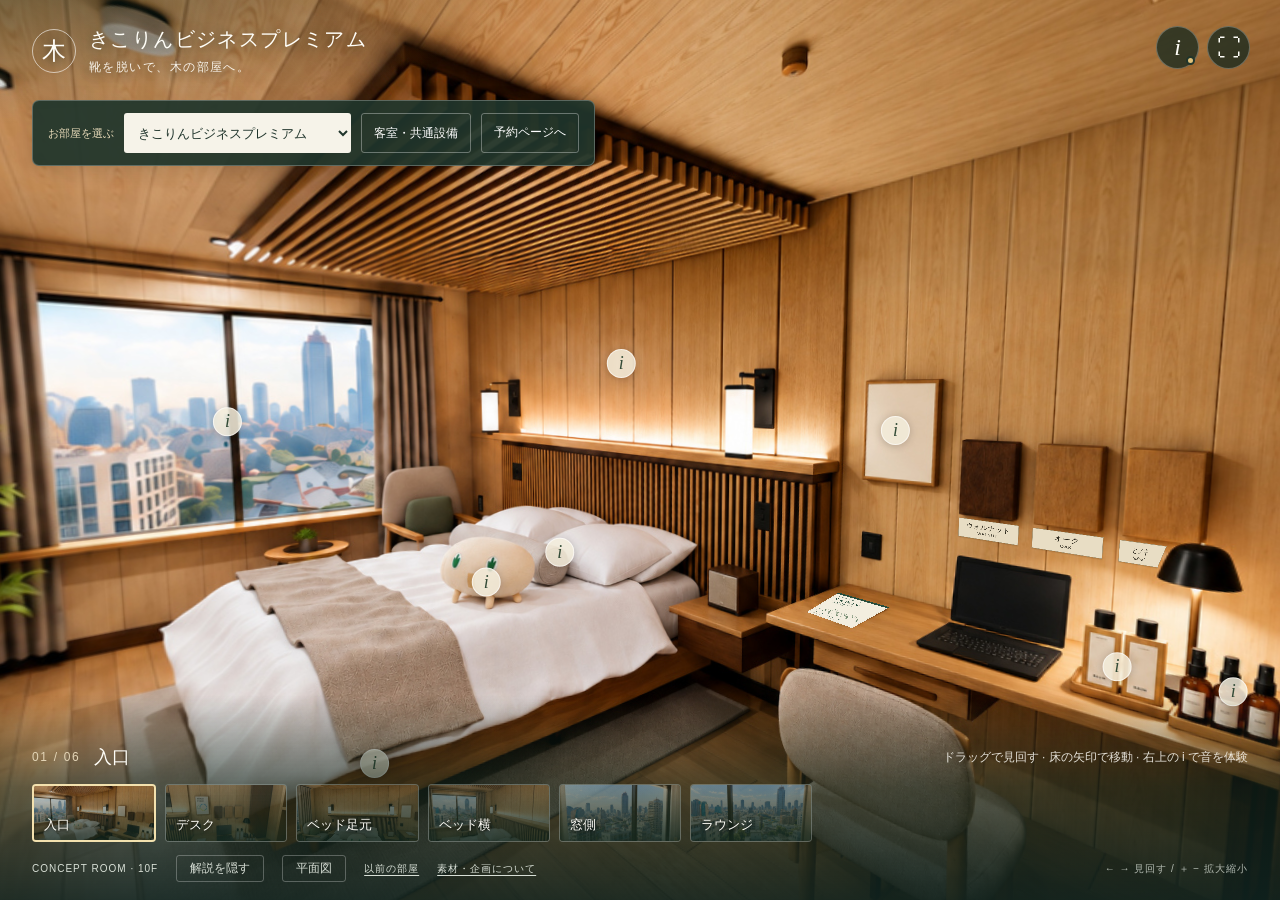
==== commit 628521b9: "Restore room image quality, preserve previous tour, and sync edited descriptions" ====
--- a/index.html
+++ b/index.html
@@ -1,21 +1,21 @@
 <!doctype html>
 <html lang="ja">
-<head><meta charset="utf-8"><meta name="viewport" content="width=device-width,initial-scale=1,viewport-fit=cover"><meta name="theme-color" content="#20352c"><title>きこりんルーム Virtual Tour</title><meta name="description" content="ファミリー・ビジネスプレミアム・ベーシック。3種類のきこりんルームを選べる360°内覧。"><link rel="icon" href="data:image/svg+xml,%3Csvg xmlns=%27http://www.w3.org/2000/svg%27 viewBox=%270 0 40 40%27%3E%3Crect width=%2740%27 height=%2740%27 rx=%2720%27 fill=%27%2320352c%27/%3E%3Ctext x=%2720%27 y=%2729%27 font-size=%2727%27 text-anchor=%27middle%27 fill=%27%23f3e5c4%27%3E木%3C/text%3E%3C/svg%3E"><link rel="stylesheet" href="pannellum.css"><link rel="stylesheet" href="styles.css?v=rooms-20260915"></head>
+<head><meta charset="utf-8"><meta name="viewport" content="width=device-width,initial-scale=1,viewport-fit=cover"><meta name="theme-color" content="#20352c"><title>きこりんルーム Virtual Tour</title><meta name="description" content="ファミリー・ビジネスプレミアム・ベーシック。3種類のきこりんルームを選べる360°内覧。"><link rel="icon" href="data:image/svg+xml,%3Csvg xmlns=%27http://www.w3.org/2000/svg%27 viewBox=%270 0 40 40%27%3E%3Crect width=%2740%27 height=%2740%27 rx=%2720%27 fill=%27%2320352c%27/%3E%3Ctext x=%2720%27 y=%2729%27 font-size=%2727%27 text-anchor=%27middle%27 fill=%27%23f3e5c4%27%3E木%3C/text%3E%3C/svg%3E"><link rel="stylesheet" href="pannellum.css"><link rel="stylesheet" href="styles.css?v=quality-20260915b"></head>
 <body>
 <main id="panorama" aria-label="きこりんルームの360度内覧"></main>
 <header class="masthead"><span class="mark" aria-hidden="true">木</span><div><h1>きこりんルーム <span>Virtual Tour</span></h1><p>木と過ごす、ホテルの一室。</p></div></header>
-<section class="room-switcher" aria-label="客室タイプを切り替える"><label for="tour-room">お部屋を選ぶ</label><select id="tour-room" aria-label="お部屋を選ぶ"><option value="family">きこりんファミリー</option><option value="premium">きこりんビジネスプレミアム</option><option value="basic">きこりんベーシック</option><option value="standard">普通の部屋（スタンダード）</option></select><button id="room-about">客室・共通設備</button><a id="reservation-link" href="reservation/">予約ページへ</a></section>
-<section id="standard-room" hidden aria-label="普通の部屋"><img src="reservation/assets/double-room.avif" alt="通常のホテル客室の参考写真"><div><p>STANDARD ROOM · 参考写真</p><h2>普通の部屋（スタンダード）</h2><p>絨毯の床と一般的なホテルの内装。<br>Wi-Fi・テレビ・バス・トイレを備えた客室です。</p><a href="reservation/?room=standard">この部屋を予約ページで選ぶ</a></div></section>
-<dialog id="room-dialog" aria-labelledby="room-dialog-title"><button id="close-room" aria-label="客室の説明を閉じる">×</button><p class="eyebrow">KIKORIN ROOM COLLECTION</p><h2 id="room-dialog-title"></h2><p id="room-description"></p><p id="room-spec"></p><ul id="room-features"></ul><section id="common-amenities"><h3>3種類のきこりんルームに共通</h3><div class="amenity-list"><article><h4>丸太枕</h4><p>年輪や樹皮をかたどった、やわらかな丸太形の枕。ベッドでくつろぎながら、木を身近に。</p></article><article><h4>BAUM</h4><p>木を感じるスキンケアを、すべてのきこりんルームにご用意します。</p></article><article><h4>WOOD CYCLE・木材サンプル</h4><p>看板や客室ガイドで、森から木材、建築へつながる循環を紹介します。</p><button id="room-cycle">WOOD CYCLEを見る</button><button id="room-brochure">客室ガイドを読む</button></article><article><h4>好きな木の香りに</h4><p>ヒノキ・スギ・ヒバのルームスプレーを設置。宿泊客が好きな香りを選び、使う量も調整できます。</p><label for="scent-select">試してみたい香り<select id="scent-select"><option value="none">香りを使わない</option><option value="hinoki">ヒノキ</option><option value="sugi">スギ</option><option value="hiba">ヒバ</option></select></label><p id="scent-description" role="status" aria-live="polite"></p><small>画面では香りの特徴を紹介します。実際の香りは客室のスプレーでお楽しみください。</small></article></div></section><p class="room-concept-note">客室・設備は導入イメージです。</p></dialog>
+<section class="room-switcher" aria-label="客室タイプを切り替える"><label for="tour-room">お部屋を選ぶ</label><select id="tour-room" aria-label="お部屋を選ぶ"><option value="family">きこりんファミリー</option><option value="premium">きこりんビジネスプレミアム</option><option value="basic">きこりんベーシック</option><option value="standard">スタンダード</option></select><button id="room-about">客室・共通設備</button><a id="reservation-link" href="reservation/">予約ページへ</a></section>
+<section id="standard-room" hidden aria-label="普通の部屋"><img src="reservation/assets/double-room.avif" alt="通常のホテル客室の参考写真"><div><p>STANDARD ROOM · 参考写真</p><h2>スタンダード</h2><p>絨毯の床と一般的なホテルの内装。<br>Wi-Fi・テレビ・バス・トイレを備えた客室です。</p><a href="reservation/?room=standard">この部屋を予約ページで選ぶ</a></div></section>
+<dialog id="room-dialog" aria-labelledby="room-dialog-title"><button id="close-room" aria-label="客室の説明を閉じる">×</button><p class="eyebrow">KIKORIN ROOM COLLECTION</p><h2 id="room-dialog-title"></h2><p id="room-description"></p><p id="room-spec"></p><ul id="room-features"></ul><section id="common-amenities"><h3>3種類のきこりんルームに共通</h3><div class="amenity-list"><article><h4>丸太枕</h4><p>年輪や樹皮をかたどった、やわらかな丸太形の枕。ベッドでくつろぎながら、木を身近に。</p></article><article><h4>BAUM</h4><p>「樹木との共生」をテーマに掲げるBAUMのスキンケアを、すべてのきこりんルームに。住友林業とともに、豊かな森づくりにも取り組むブランドです。</p></article><article><h4>WOOD CYCLE・木材サンプル</h4><p>看板や客室ガイドで、森から木材、建築へつながる循環を紹介します。</p><button id="room-cycle">WOOD CYCLEを見る</button><button id="room-brochure">客室ガイドを読む</button></article><article><h4>好きな木の香りに</h4><p>ヒノキ・スギ・ヒバのルームスプレーを設置。宿泊客が好きな香りを選び、使う量も調整できます。</p><label for="scent-select">試してみたい香り<select id="scent-select"><option value="none">香りを使わない</option><option value="hinoki">ヒノキ</option><option value="sugi">スギ</option><option value="hiba">ヒバ</option></select></label><p id="scent-description" role="status" aria-live="polite"></p><small>画面では香りの特徴を紹介します。実際の香りは客室のスプレーでお楽しみください。</small></article></div></section><p class="room-concept-note">客室・設備は導入イメージです。</p></dialog>
 <div class="top-actions"><button id="alarm-toggle" title="チェーンソーアラームを再生" aria-label="チェーンソーアラームを再生" aria-pressed="false" aria-expanded="false" aria-controls="alarm-panel">i<span class="sound-dot" aria-hidden="true"></span></button><button id="fullscreen" title="全画面" aria-label="全画面">⛶</button></div>
 <div id="status" role="status" aria-live="polite">お部屋を読み込んでいます…</div>
 <div id="notice" role="status" aria-live="polite" hidden></div>
 <aside id="detail" class="detail" hidden aria-labelledby="detail-title"><button id="close-detail" aria-label="説明を閉じる">×</button><p class="eyebrow">ROOM DETAIL</p><h2 id="detail-title"></h2><p id="detail-text"></p><figure id="wood-cycle-figure" hidden><button id="open-wood-cycle" class="diagram-open" aria-label="WOOD CYCLEの図を拡大"><img src="assets/wood-cycle-official.png" alt="住友林業のWOOD CYCLE。森林、木材、建築、エネルギーの循環と、CO₂の吸収・排出、炭素の固定を示した公式図。"></button><figcaption>出典：<a href="https://sfc.jp/information/vision/" target="_blank" rel="noopener noreferrer">住友林業「長期ビジョン」</a> · 図を押すと拡大</figcaption></figure></aside>
 <aside id="alarm-panel" class="detail alarm-panel" hidden aria-labelledby="alarm-title"><button id="close-alarm" aria-label="音を止めて閉じる">×</button><p class="eyebrow">SOUND OF FORESTRY</p><h2 id="alarm-title">チェーンソーアラーム</h2><p class="alarm-copy">森で働く音を、客室で体験。</p><audio id="chainsaw-audio" controls preload="none" aria-label="チェーンソーのサンプル音"><source src="chainsaw-sample.mp3" type="audio/mpeg"></audio><p id="audio-state" role="status" aria-live="polite">停止中 · サンプル音</p><p class="audio-note">約18秒のサンプル音です。社有林での収録音ではありません。「i」をもう一度押すか、×で停止します。</p><a class="audio-credit" href="https://bigsoundbank.com/chain-saw-s0454.html" target="_blank" rel="noopener noreferrer">音源：Joseph SARDIN / BigSoundBank · CC0</a></aside>
-<footer><div class="location"><span id="location-index">01 / 06</span><strong id="location-name">入口</strong><span class="guide">ドラッグで見回す · 床の矢印で移動 · 右上の i で音を体験</span></div><nav id="scenes" aria-label="移動する地点"></nav><div class="bottomline"><span>CONCEPT ROOM · 10F</span><button id="info-toggle" aria-pressed="true">解説を隠す</button><button id="plan-toggle" aria-expanded="false">平面図</button><a href="credits.html" target="_blank" rel="noopener">素材・企画について</a><span class="key-guide">← → 見回す / ＋ − 拡大縮小</span></div></footer>
+<footer><div class="location"><span id="location-index">01 / 06</span><strong id="location-name">入口</strong><span class="guide">ドラッグで見回す · 床の矢印で移動 · 右上の i で音を体験</span></div><nav id="scenes" aria-label="移動する地点"></nav><div class="bottomline"><span>CONCEPT ROOM · 10F</span><button id="info-toggle" aria-pressed="true">解説を隠す</button><button id="plan-toggle" aria-expanded="false">平面図</button><a href="legacy/">以前の部屋</a><a href="credits.html" target="_blank" rel="noopener">素材・企画について</a><span class="key-guide">← → 見回す / ＋ − 拡大縮小</span></div></footer>
 <aside id="plan" hidden aria-label="カメラ位置の平面図"><button id="close-plan" aria-label="平面図を閉じる">×</button><img src="camera_locations.png" alt="3.6m×5.6mの客室。入口、デスク、ベッド足元、ベッド横、窓側、ラウンジの6地点。"></aside>
 <dialog id="wood-cycle-dialog" aria-labelledby="wood-cycle-title"><button id="close-wood-cycle" aria-label="図の拡大表示を閉じる">×</button><h2 id="wood-cycle-title">WOOD CYCLE</h2><img src="assets/wood-cycle-official.png" alt="住友林業のWOOD CYCLE公式図"><p><a href="assets/wood-cycle-official.png" target="_blank" rel="noopener noreferrer">原寸画像を開く</a> · 出典：<a href="https://sfc.jp/information/vision/" target="_blank" rel="noopener noreferrer">住友林業「長期ビジョン」</a></p></dialog>
 <dialog id="brochure-dialog" aria-labelledby="brochure-title"><div class="brochure-toolbar"><h2 id="brochure-title">木と過ごす。｜客室ガイド</h2><a href="brochure.html" target="_blank" rel="noopener noreferrer">別画面で読む</a><button id="close-brochure" aria-label="パンフレットを閉じる">×</button></div><iframe id="brochure-frame" title="住友林業の取り組みと木質空間の効果を紹介するパンフレット"></iframe></dialog>
 <noscript>この内覧にはJavaScriptが必要です。</noscript>
-<script src="pannellum.js"></script><script src="surface-overlays.js?v=rooms-20260915"></script><script src="room-catalog.js?v=rooms-20260915"></script><script src="room-selection.js?v=rooms-20260915"></script><script src="app.js?v=rooms-20260915"></script>
+<script src="pannellum.js"></script><script src="surface-overlays.js?v=quality-20260915b"></script><script src="room-catalog.js?v=quality-20260915b"></script><script src="room-selection.js?v=quality-20260915b"></script><script src="app.js?v=quality-20260915b"></script>
 </body></html>
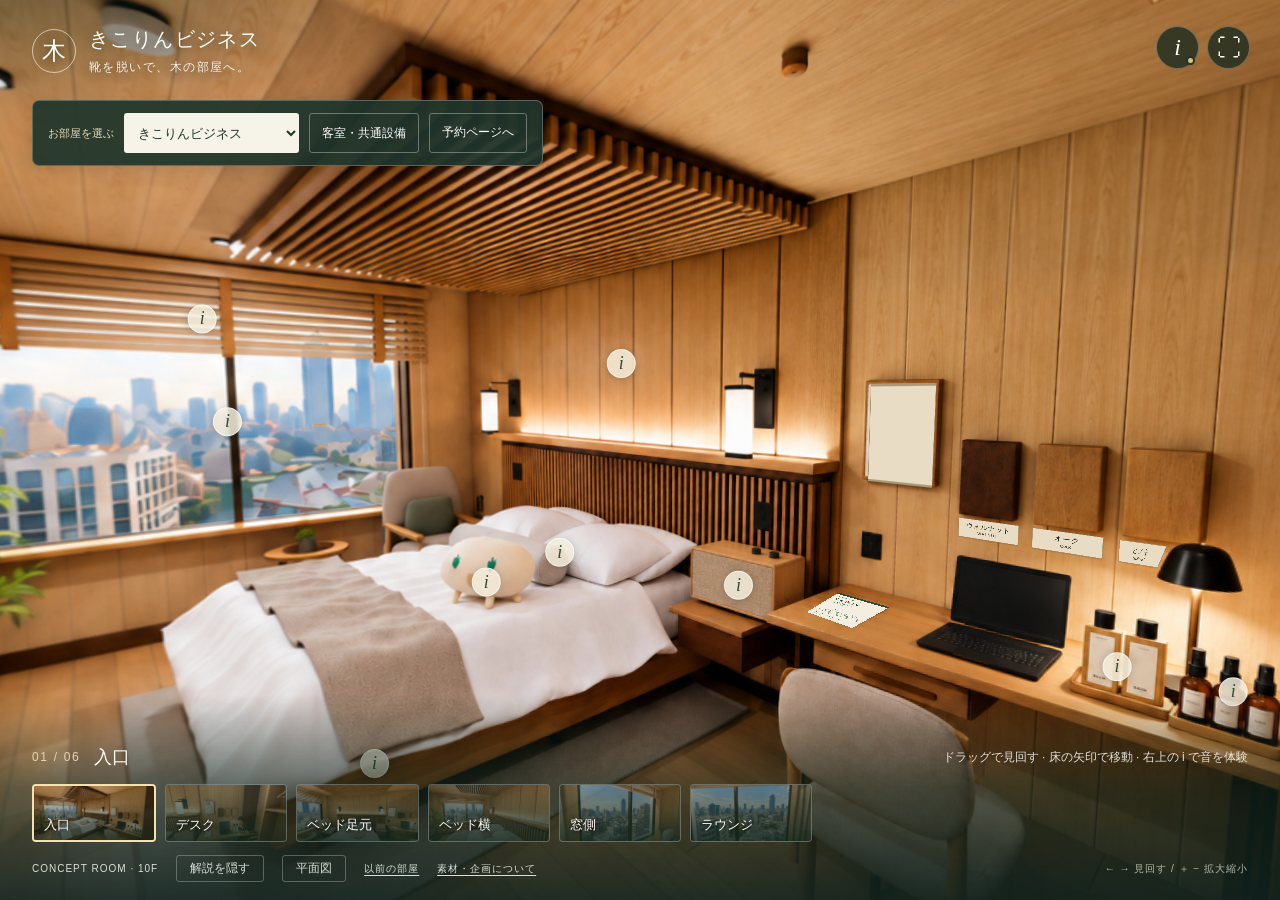
==== commit f76706ff: "Revise Kikorin tours to family and business with movable family views" ====
--- a/index.html
+++ b/index.html
@@ -1,21 +1,25 @@
 <!doctype html>
 <html lang="ja">
-<head><meta charset="utf-8"><meta name="viewport" content="width=device-width,initial-scale=1,viewport-fit=cover"><meta name="theme-color" content="#20352c"><title>きこりんルーム Virtual Tour</title><meta name="description" content="ファミリー・ビジネスプレミアム・ベーシック。3種類のきこりんルームを選べる360°内覧。"><link rel="icon" href="data:image/svg+xml,%3Csvg xmlns=%27http://www.w3.org/2000/svg%27 viewBox=%270 0 40 40%27%3E%3Crect width=%2740%27 height=%2740%27 rx=%2720%27 fill=%27%2320352c%27/%3E%3Ctext x=%2720%27 y=%2729%27 font-size=%2727%27 text-anchor=%27middle%27 fill=%27%23f3e5c4%27%3E木%3C/text%3E%3C/svg%3E"><link rel="stylesheet" href="pannellum.css"><link rel="stylesheet" href="styles.css?v=quality-20260915b"></head>
+<head><meta charset="utf-8"><meta name="viewport" content="width=device-width,initial-scale=1,viewport-fit=cover"><meta name="theme-color" content="#20352c"><title>きこりんルーム Virtual Tour</title><meta name="description" content="ファミリー・ビジネス。2種類のきこりんルームを選べる360°内覧。"><link rel="icon" href="data:image/svg+xml,%3Csvg xmlns=%27http://www.w3.org/2000/svg%27 viewBox=%270 0 40 40%27%3E%3Crect width=%2740%27 height=%2740%27 rx=%2720%27 fill=%27%2320352c%27/%3E%3Ctext x=%2720%27 y=%2729%27 font-size=%2727%27 text-anchor=%27middle%27 fill=%27%23f3e5c4%27%3E木%3C/text%3E%3C/svg%3E"><link rel="stylesheet" href="pannellum.css"><link rel="stylesheet" href="styles.css?v=rooms-20260916-final"></head>
 <body>
 <main id="panorama" aria-label="きこりんルームの360度内覧"></main>
 <header class="masthead"><span class="mark" aria-hidden="true">木</span><div><h1>きこりんルーム <span>Virtual Tour</span></h1><p>木と過ごす、ホテルの一室。</p></div></header>
-<section class="room-switcher" aria-label="客室タイプを切り替える"><label for="tour-room">お部屋を選ぶ</label><select id="tour-room" aria-label="お部屋を選ぶ"><option value="family">きこりんファミリー</option><option value="premium">きこりんビジネスプレミアム</option><option value="basic">きこりんベーシック</option><option value="standard">スタンダード</option></select><button id="room-about">客室・共通設備</button><a id="reservation-link" href="reservation/">予約ページへ</a></section>
+<section class="room-switcher" aria-label="客室タイプを切り替える"><label for="tour-room">お部屋を選ぶ</label><select id="tour-room" aria-label="お部屋を選ぶ"><option value="family">きこりんファミリー</option><option value="business">きこりんビジネス</option><option value="standard">スタンダード</option></select><button id="room-about">客室・共通設備</button><a id="reservation-link" href="reservation/">予約ページへ</a></section>
 <section id="standard-room" hidden aria-label="普通の部屋"><img src="reservation/assets/double-room.avif" alt="通常のホテル客室の参考写真"><div><p>STANDARD ROOM · 参考写真</p><h2>スタンダード</h2><p>絨毯の床と一般的なホテルの内装。<br>Wi-Fi・テレビ・バス・トイレを備えた客室です。</p><a href="reservation/?room=standard">この部屋を予約ページで選ぶ</a></div></section>
-<dialog id="room-dialog" aria-labelledby="room-dialog-title"><button id="close-room" aria-label="客室の説明を閉じる">×</button><p class="eyebrow">KIKORIN ROOM COLLECTION</p><h2 id="room-dialog-title"></h2><p id="room-description"></p><p id="room-spec"></p><ul id="room-features"></ul><section id="common-amenities"><h3>3種類のきこりんルームに共通</h3><div class="amenity-list"><article><h4>丸太枕</h4><p>年輪や樹皮をかたどった、やわらかな丸太形の枕。ベッドでくつろぎながら、木を身近に。</p></article><article><h4>BAUM</h4><p>「樹木との共生」をテーマに掲げるBAUMのスキンケアを、すべてのきこりんルームに。住友林業とともに、豊かな森づくりにも取り組むブランドです。</p></article><article><h4>WOOD CYCLE・木材サンプル</h4><p>看板や客室ガイドで、森から木材、建築へつながる循環を紹介します。</p><button id="room-cycle">WOOD CYCLEを見る</button><button id="room-brochure">客室ガイドを読む</button></article><article><h4>好きな木の香りに</h4><p>ヒノキ・スギ・ヒバのルームスプレーを設置。宿泊客が好きな香りを選び、使う量も調整できます。</p><label for="scent-select">試してみたい香り<select id="scent-select"><option value="none">香りを使わない</option><option value="hinoki">ヒノキ</option><option value="sugi">スギ</option><option value="hiba">ヒバ</option></select></label><p id="scent-description" role="status" aria-live="polite"></p><small>画面では香りの特徴を紹介します。実際の香りは客室のスプレーでお楽しみください。</small></article></div></section><p class="room-concept-note">客室・設備は導入イメージです。</p></dialog>
+<dialog id="room-dialog" aria-labelledby="room-dialog-title"><button id="close-room" aria-label="客室の説明を閉じる">×</button><p class="eyebrow">KIKORIN ROOM COLLECTION</p><h2 id="room-dialog-title"></h2><p id="room-description"></p><p id="room-spec"></p><ul id="room-features"></ul><section id="common-amenities"><h3>2種類のきこりんルームに共通</h3><div class="amenity-list"><article><h4>丸太枕</h4><p>年輪や樹皮をかたどった、やわらかな丸太形の枕。ベッドでくつろぎながら、木を身近に。</p></article><article><h4>BAUM</h4><p>「樹木との共生」をテーマに掲げるBAUMのスキンケアを、すべてのきこりんルームに。住友林業とともに、豊かな森づくりにも取り組むブランドです。</p></article><article><h4>WOOD CYCLE・木材サンプル</h4><p>看板や客室ガイドで、森から木材、建築へつながる循環を紹介します。</p><button id="room-cycle">WOOD CYCLEを見る</button><button id="room-brochure">客室ガイドを読む</button></article><article><h4>好きな木の香りに</h4><p>ヒノキ・スギ・ヒバのルームスプレーを設置。宿泊客が好きな香りを選び、使う量も調整できます。</p><label for="scent-select">試してみたい香り<select id="scent-select"><option value="none">香りを使わない</option><option value="hinoki">ヒノキ</option><option value="sugi">スギ</option><option value="hiba">ヒバ</option></select></label><p id="scent-description" role="status" aria-live="polite"></p><small>画面では香りの特徴を紹介します。実際の香りは客室のスプレーでお楽しみください。</small></article></div></section><p class="room-concept-note">客室・設備は導入イメージです。</p></dialog>
 <div class="top-actions"><button id="alarm-toggle" title="チェーンソーアラームを再生" aria-label="チェーンソーアラームを再生" aria-pressed="false" aria-expanded="false" aria-controls="alarm-panel">i<span class="sound-dot" aria-hidden="true"></span></button><button id="fullscreen" title="全画面" aria-label="全画面">⛶</button></div>
 <div id="status" role="status" aria-live="polite">お部屋を読み込んでいます…</div>
 <div id="notice" role="status" aria-live="polite" hidden></div>
-<aside id="detail" class="detail" hidden aria-labelledby="detail-title"><button id="close-detail" aria-label="説明を閉じる">×</button><p class="eyebrow">ROOM DETAIL</p><h2 id="detail-title"></h2><p id="detail-text"></p><figure id="wood-cycle-figure" hidden><button id="open-wood-cycle" class="diagram-open" aria-label="WOOD CYCLEの図を拡大"><img src="assets/wood-cycle-official.png" alt="住友林業のWOOD CYCLE。森林、木材、建築、エネルギーの循環と、CO₂の吸収・排出、炭素の固定を示した公式図。"></button><figcaption>出典：<a href="https://sfc.jp/information/vision/" target="_blank" rel="noopener noreferrer">住友林業「長期ビジョン」</a> · 図を押すと拡大</figcaption></figure></aside>
-<aside id="alarm-panel" class="detail alarm-panel" hidden aria-labelledby="alarm-title"><button id="close-alarm" aria-label="音を止めて閉じる">×</button><p class="eyebrow">SOUND OF FORESTRY</p><h2 id="alarm-title">チェーンソーアラーム</h2><p class="alarm-copy">森で働く音を、客室で体験。</p><audio id="chainsaw-audio" controls preload="none" aria-label="チェーンソーのサンプル音"><source src="chainsaw-sample.mp3" type="audio/mpeg"></audio><p id="audio-state" role="status" aria-live="polite">停止中 · サンプル音</p><p class="audio-note">約18秒のサンプル音です。社有林での収録音ではありません。「i」をもう一度押すか、×で停止します。</p><a class="audio-credit" href="https://bigsoundbank.com/chain-saw-s0454.html" target="_blank" rel="noopener noreferrer">音源：Joseph SARDIN / BigSoundBank · CC0</a></aside>
+<aside id="detail" class="detail" hidden aria-labelledby="detail-title"><button id="close-detail" aria-label="説明を閉じる">×</button><p class="eyebrow">ROOM DETAIL</p><h2 id="detail-title"></h2><p id="detail-text"></p><p id="detail-source" hidden><a target="_blank" rel="noopener noreferrer"></a></p><figure id="wood-cycle-figure" hidden><button id="open-wood-cycle" class="diagram-open" aria-label="WOOD CYCLEの図を拡大"><img src="assets/wood-cycle-official.png" alt="住友林業のWOOD CYCLE。森林、木材、建築、エネルギーの循環と、CO₂の吸収・排出、炭素の固定を示した公式図。"></button><figcaption>出典：<a href="https://sfc.jp/information/vision/" target="_blank" rel="noopener noreferrer">住友林業「長期ビジョン」</a> · 図を押すと拡大</figcaption></figure></aside>
+<aside id="alarm-panel" class="detail alarm-panel" hidden aria-labelledby="alarm-title"><button id="close-alarm" aria-label="音を止めて閉じる">×</button><p class="eyebrow">SOUND OF FORESTRY</p><h2 id="alarm-title">チェーンソーアラーム</h2><p class="alarm-copy">森で働く音を、客室で体験。</p>
+<section class="forestry-story"><h3>木を育て、使い、次の森へ。</h3>
+<p>林業は、苗木を植えて育て、間伐で森の混み合いを整え、育った木を収穫する仕事です。チェーンソーは、その伐採や枝払いなどを支える道具の一つ。収穫後に再び苗木を植えることで、森と木材の循環をつなぎます。</p>
+<p>木の部屋に届くまでの、森で働く人の手仕事に耳を澄ませてみてください。</p>
+<a href="https://www.rinya.maff.go.jp/j/kanbatu/suisin/kanbatu.html" target="_blank" rel="noopener noreferrer">森を育てる間伐について（林野庁）</a></section><audio id="chainsaw-audio" controls preload="none" aria-label="チェーンソーのサンプル音"><source src="chainsaw-sample.mp3" type="audio/mpeg"></audio><p id="audio-state" role="status" aria-live="polite">停止中 · サンプル音</p><p class="audio-note">約18秒のサンプル音です。社有林での収録音ではありません。「i」をもう一度押すか、×で停止します。</p><a class="audio-credit" href="https://bigsoundbank.com/chain-saw-s0454.html" target="_blank" rel="noopener noreferrer">音源：Joseph SARDIN / BigSoundBank · CC0</a></aside>
 <footer><div class="location"><span id="location-index">01 / 06</span><strong id="location-name">入口</strong><span class="guide">ドラッグで見回す · 床の矢印で移動 · 右上の i で音を体験</span></div><nav id="scenes" aria-label="移動する地点"></nav><div class="bottomline"><span>CONCEPT ROOM · 10F</span><button id="info-toggle" aria-pressed="true">解説を隠す</button><button id="plan-toggle" aria-expanded="false">平面図</button><a href="legacy/">以前の部屋</a><a href="credits.html" target="_blank" rel="noopener">素材・企画について</a><span class="key-guide">← → 見回す / ＋ − 拡大縮小</span></div></footer>
 <aside id="plan" hidden aria-label="カメラ位置の平面図"><button id="close-plan" aria-label="平面図を閉じる">×</button><img src="camera_locations.png" alt="3.6m×5.6mの客室。入口、デスク、ベッド足元、ベッド横、窓側、ラウンジの6地点。"></aside>
 <dialog id="wood-cycle-dialog" aria-labelledby="wood-cycle-title"><button id="close-wood-cycle" aria-label="図の拡大表示を閉じる">×</button><h2 id="wood-cycle-title">WOOD CYCLE</h2><img src="assets/wood-cycle-official.png" alt="住友林業のWOOD CYCLE公式図"><p><a href="assets/wood-cycle-official.png" target="_blank" rel="noopener noreferrer">原寸画像を開く</a> · 出典：<a href="https://sfc.jp/information/vision/" target="_blank" rel="noopener noreferrer">住友林業「長期ビジョン」</a></p></dialog>
 <dialog id="brochure-dialog" aria-labelledby="brochure-title"><div class="brochure-toolbar"><h2 id="brochure-title">木と過ごす。｜客室ガイド</h2><a href="brochure.html" target="_blank" rel="noopener noreferrer">別画面で読む</a><button id="close-brochure" aria-label="パンフレットを閉じる">×</button></div><iframe id="brochure-frame" title="住友林業の取り組みと木質空間の効果を紹介するパンフレット"></iframe></dialog>
 <noscript>この内覧にはJavaScriptが必要です。</noscript>
-<script src="pannellum.js"></script><script src="surface-overlays.js?v=quality-20260915b"></script><script src="room-catalog.js?v=quality-20260915b"></script><script src="room-selection.js?v=quality-20260915b"></script><script src="app.js?v=quality-20260915b"></script>
+<script src="pannellum.js"></script><script src="surface-overlays.js?v=rooms-20260916-final"></script><script src="room-catalog.js?v=rooms-20260916-final"></script><script src="room-selection.js?v=rooms-20260916-final"></script><script src="app.js?v=rooms-20260916-final"></script>
 </body></html>
--- a/styles.css
+++ b/styles.css
@@ -105,3 +105,17 @@
 body[data-room=family] #scenes button,body[data-room=basic] #scenes button{height:44px;min-width:145px;background:#20352ceb;text-align:center}
 body[data-room=family] #scenes button:after,body[data-room=basic] #scenes button:after{display:none}
 @media(max-width:640px){body[data-room=family] #scenes button,body[data-room=basic] #scenes button{min-width:0;height:50px;font-size:11px;padding:6px;line-height:1.5}}
+
+.room-cycle-art{pointer-events:auto;background:#fffdf6;cursor:pointer;padding:18px;box-sizing:border-box;display:flex;align-items:center;justify-content:center}
+.room-cycle-art img{display:block;width:100%;height:100%;object-fit:contain}
+.room-cycle-art:focus-visible{outline:6px solid #e7ce89;outline-offset:4px}
+#detail-text{white-space:pre-line}
+
+.alarm-panel{max-height:calc(100dvh - 120px);overflow-y:auto;width:380px}
+.forestry-story{border-top:1px solid #bcc5b3;margin:16px 0;padding-top:12px}
+.forestry-story h3{font-size:16px;font-weight:600;margin:0 0 10px}
+.forestry-story p{font-size:14px;line-height:1.85;margin:8px 0}
+.forestry-story a{font-size:12px;color:#3a5843}
+@media(max-width:640px){.alarm-panel{max-height:calc(100dvh - 100px)}}
+
+#detail-source{font-size:12px;line-height:1.6}#detail-source a{color:#385940}
